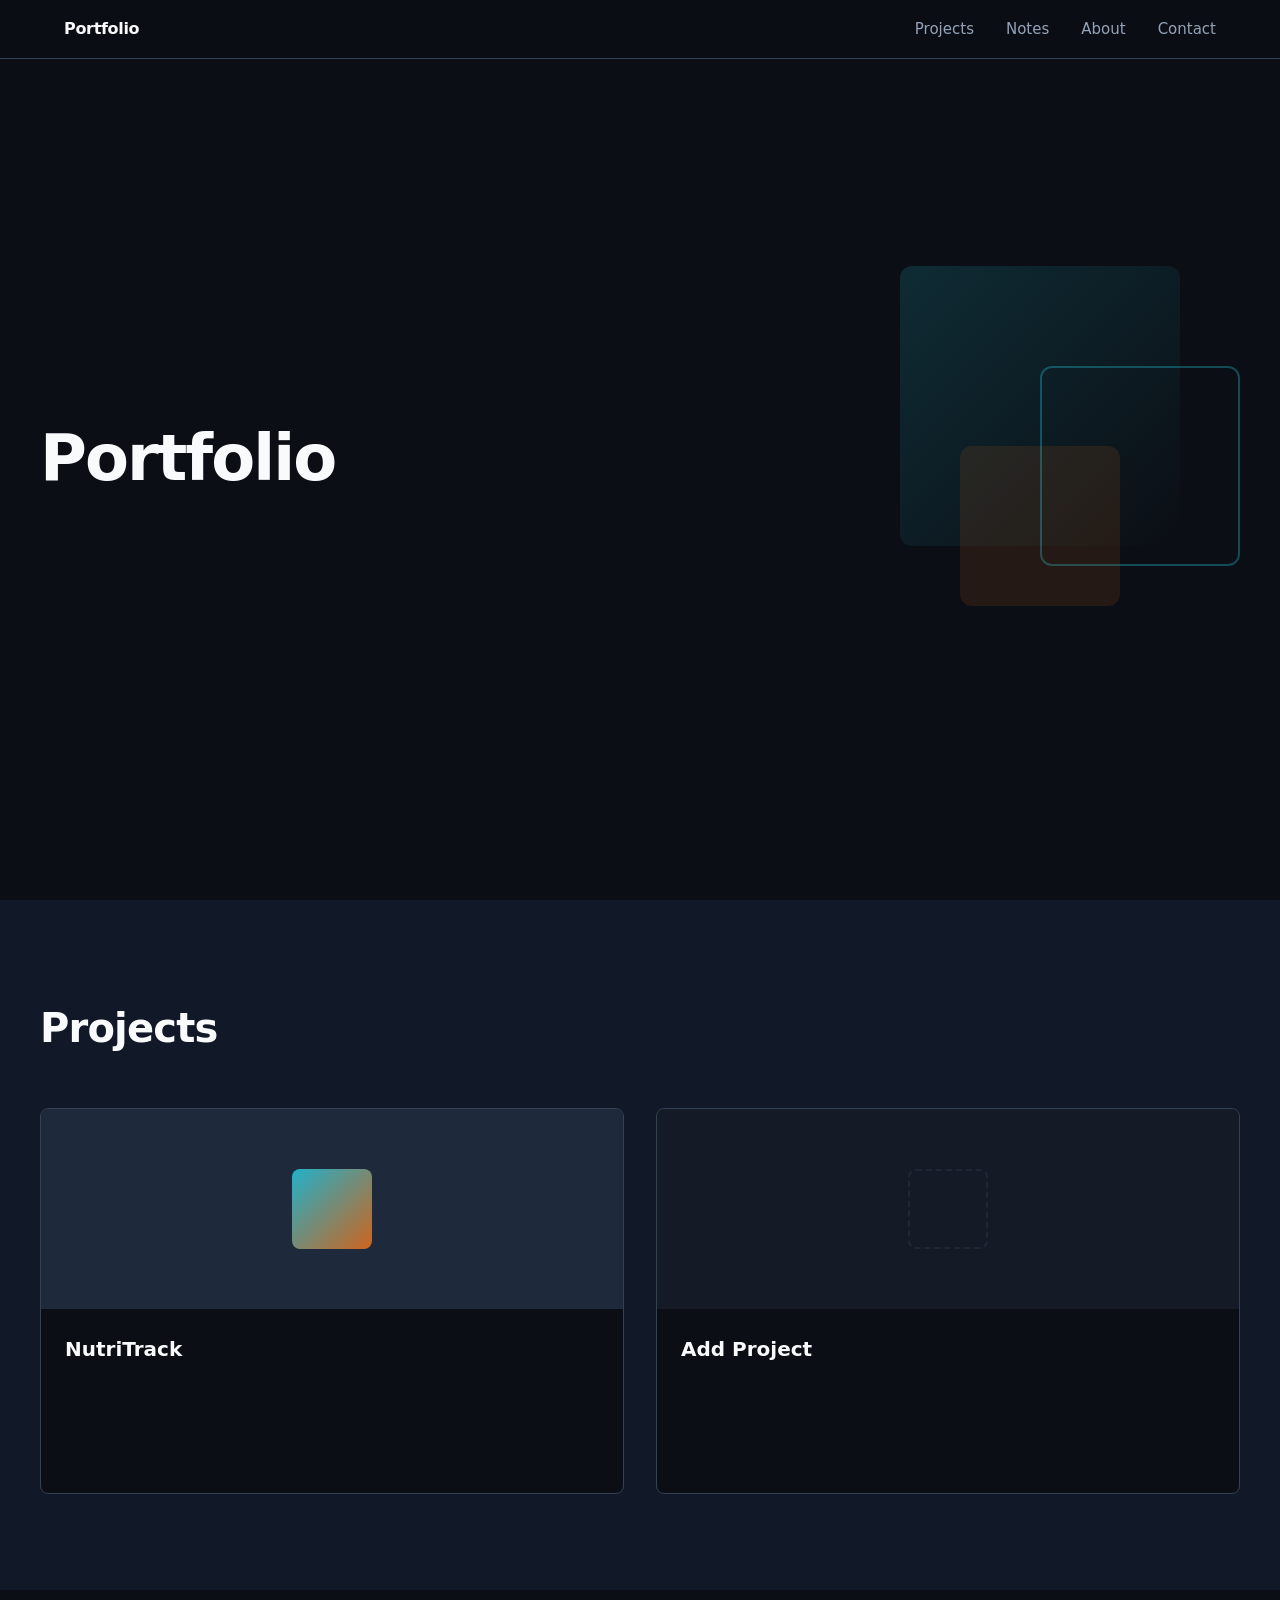
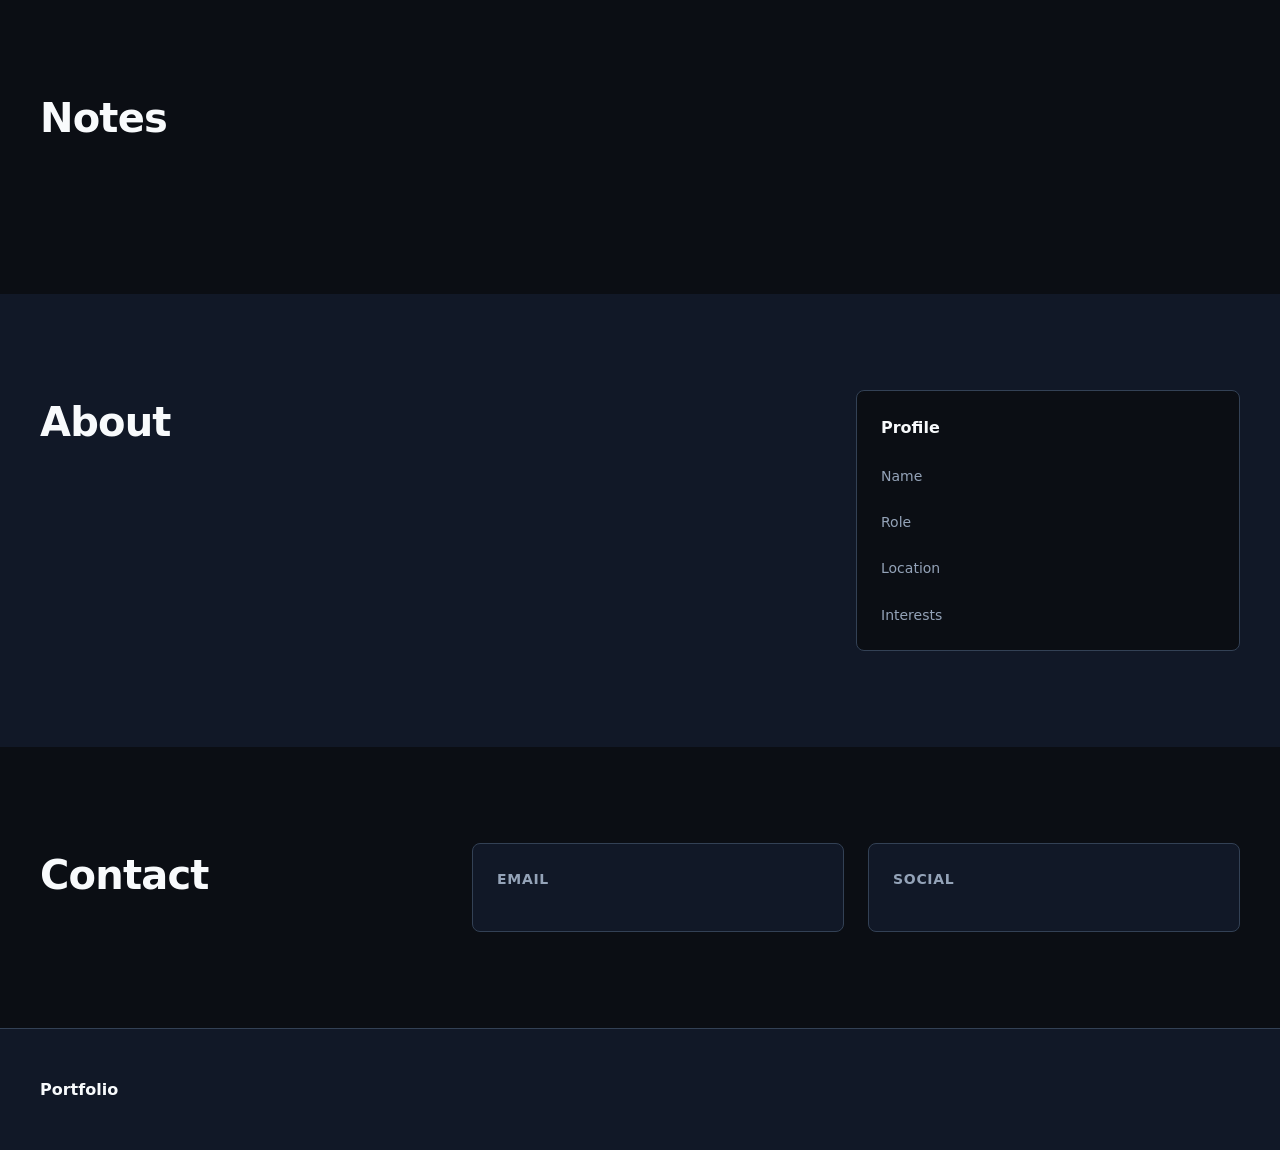
==== index.html @ 5984c2be "Publish portfolio v2" ====
<!DOCTYPE html>
<html lang="en">
<head>
    <meta charset="UTF-8">
    <meta name="viewport" content="width=device-width, initial-scale=1.0">
    <meta name="description" content="Portfolio framework with project, notes, profile and contact sections">
    <title>Portfolio</title>
    <link rel="icon" href="data:,">
    <link rel="stylesheet" href="styles.css">
</head>
<body>
    <nav class="nav" aria-label="Primary navigation">
        <div class="nav-container">
            <a href="#intro" class="nav-logo">Portfolio</a>
            <button type="button" class="nav-toggle" aria-label="Toggle navigation" aria-expanded="false" aria-controls="nav-menu">
                <span class="nav-toggle-line"></span>
                <span class="nav-toggle-line"></span>
                <span class="nav-toggle-line"></span>
            </button>
            <ul id="nav-menu" class="nav-links">
                <li><a href="#projects">Projects</a></li>
                <li><a href="#notes">Notes</a></li>
                <li><a href="#about">About</a></li>
                <li><a href="#contact">Contact</a></li>
            </ul>
        </div>
    </nav>

    <main>
        <section id="intro" class="intro">
            <div class="intro-container">
                <div class="intro-content">
                    <h1 class="intro-title">Portfolio</h1>
                    <div class="intro-meta">
                    </div>
                </div>
                <div class="intro-visual">
                    <div class="visual-shape visual-shape-1"></div>
                    <div class="visual-shape visual-shape-2"></div>
                    <div class="visual-shape visual-shape-3"></div>
                </div>
            </div>
        </section>

        <section id="projects" class="projects">
            <div class="section-container">
                <div class="section-header">
                    <h2 class="section-title">Projects</h2>
                    <p class="section-subtitle"></p>
                </div>
                <div class="projects-grid">
                    <article class="project-card" data-project="nutritrack">
                        <div class="project-visual">
                            <div class="project-icon"></div>
                        </div>
                        <div class="project-content">
                            <h3 class="project-title">NutriTrack</h3>
                            <p class="project-description"></p>
                            <div class="project-meta">
                            </div>
                        </div>
                    </article>

                    <article class="project-card project-card-empty">
                        <div class="project-visual project-visual-empty">
                            <div class="project-icon-empty"></div>
                        </div>
                        <div class="project-content">
                            <h3 class="project-title">Add Project</h3>
                            <p class="project-description"></p>
                            <div class="project-meta">
                            </div>
                        </div>
                    </article>
                </div>
            </div>
        </section>

        <section id="notes" class="notes">
            <div class="section-container">
                <div class="section-header">
                    <h2 class="section-title">Notes</h2>
                    <p class="section-subtitle"></p>
                </div>
                <div class="notes-list">
                </div>
            </div>
        </section>

        <section id="about" class="about">
            <div class="section-container">
                <div class="about-layout">
                    <div class="about-main">
                        <h2 class="section-title">About</h2>
                        <div class="about-content">
                        </div>
                    </div>
                    <aside class="about-sidebar">
                        <div class="about-card">
                            <h3 class="about-card-title">Profile</h3>
                            <dl class="profile-list">
                                <div class="profile-item">
                                    <dt>Name</dt>
                                    <dd></dd>
                                </div>
                                <div class="profile-item">
                                    <dt>Role</dt>
                                    <dd></dd>
                                </div>
                                <div class="profile-item">
                                    <dt>Location</dt>
                                    <dd></dd>
                                </div>
                                <div class="profile-item">
                                    <dt>Interests</dt>
                                    <dd></dd>
                                </div>
                            </dl>
                        </div>
                    </aside>
                </div>
            </div>
        </section>

        <section id="contact" class="contact">
            <div class="section-container">
                <div class="contact-layout">
                    <div class="contact-main">
                        <h2 class="section-title">Contact</h2>
                        <p class="contact-text"></p>
                    </div>
                    <div class="contact-methods">
                        <div class="contact-card">
                            <h3 class="contact-card-title">Email</h3>
                            <p class="contact-card-value"></p>
                        </div>
                        <div class="contact-card">
                            <h3 class="contact-card-title">Social</h3>
                            <p class="contact-card-value"></p>
                        </div>
                    </div>
                </div>
            </div>
        </section>
    </main>

    <footer class="footer">
        <div class="footer-container">
            <p class="footer-text">Portfolio</p>
        </div>
    </footer>

    <script src="app.js"></script>
</body>
</html>
---- styles.css ----
/* ===== RESET & BASE ===== */
* {
    margin: 0;
    padding: 0;
    box-sizing: border-box;
}

:root {
    /* Colors */
    --color-bg: #0B0E14;
    --color-surface: #111827;
    --color-surface-light: #1E293B;
    --color-border: #334155;
    --color-text: #F8FAFC;
    --color-text-muted: #94A3B8;
    --color-accent: #22D3EE;
    --color-accent-dim: rgba(34, 211, 238, 0.1);
    --color-action: #F97316;
    --color-action-hover: #FB923C;

    /* Typography */
    --font-sans: -apple-system, BlinkMacSystemFont, 'Segoe UI', system-ui, sans-serif;
    --font-mono: 'SF Mono', Monaco, 'Cascadia Code', 'Roboto Mono', monospace;

    /* Spacing */
    --space-xs: 0.5rem;
    --space-sm: 1rem;
    --space-md: 1.5rem;
    --space-lg: 2rem;
    --space-xl: 3rem;
    --space-2xl: 4rem;
    --space-3xl: 6rem;

    /* Layout */
    --container-max: 1200px;
    --radius-sm: 4px;
    --radius-md: 8px;
    --radius-lg: 12px;

    /* Animation */
    --transition-fast: 150ms cubic-bezier(0.4, 0, 0.2, 1);
    --transition-base: 250ms cubic-bezier(0.4, 0, 0.2, 1);
}

@media (prefers-reduced-motion: reduce) {
    *, *::before, *::after {
        animation-duration: 0.01ms !important;
        animation-iteration-count: 1 !important;
        transition-duration: 0.01ms !important;
    }
}

html {
    scroll-behavior: smooth;
}

@media (prefers-reduced-motion: reduce) {
    html {
        scroll-behavior: auto;
    }
}

body {
    font-family: var(--font-sans);
    background: var(--color-bg);
    color: var(--color-text);
    line-height: 1.6;
    -webkit-font-smoothing: antialiased;
    -moz-osx-font-smoothing: grayscale;
}

/* ===== NAVIGATION ===== */
.nav {
    position: fixed;
    top: 0;
    width: 100%;
    background: rgba(11, 14, 20, 0.8);
    backdrop-filter: blur(12px);
    border-bottom: 1px solid var(--color-border);
    z-index: 100;
}

.nav-container {
    max-width: var(--container-max);
    margin: 0 auto;
    padding: var(--space-sm) var(--space-md);
    display: flex;
    align-items: center;
    justify-content: space-between;
}

.nav-logo {
    font-size: 1rem;
    font-weight: 600;
    color: var(--color-text);
    text-decoration: none;
    letter-spacing: -0.02em;
}

.nav-toggle {
    display: none;
    flex-direction: column;
    gap: 4px;
    background: none;
    border: none;
    cursor: pointer;
    padding: var(--space-xs);
}

.nav-toggle-line {
    width: 20px;
    height: 2px;
    background: var(--color-text);
    transition: var(--transition-base);
}

.nav-links {
    display: flex;
    gap: var(--space-lg);
    list-style: none;
}

.nav-links a {
    color: var(--color-text-muted);
    text-decoration: none;
    font-size: 0.9375rem;
    transition: color var(--transition-fast);
}

.nav-links a:hover,
.nav-links a:focus-visible {
    color: var(--color-text);
}

.nav-links a:focus-visible {
    outline: 2px solid var(--color-accent);
    outline-offset: 4px;
    border-radius: var(--radius-sm);
}

@media (max-width: 768px) {
    .nav-toggle {
        display: flex;
    }

    .nav-links {
        position: absolute;
        top: 100%;
        left: 0;
        right: 0;
        flex-direction: column;
        gap: 0;
        background: var(--color-surface);
        border-bottom: 1px solid var(--color-border);
        padding: var(--space-sm) 0;
        max-height: 0;
        overflow: hidden;
        visibility: hidden;
        transition: max-height var(--transition-base), visibility 0s linear var(--transition-base);
    }

    .nav-links.is-open {
        max-height: 300px;
        visibility: visible;
        transition: max-height var(--transition-base), visibility 0s linear 0s;
    }

    .nav-links:not(.is-open) a {
        visibility: hidden;
    }

    .nav-links li {
        padding: 0;
    }

    .nav-links a {
        display: block;
        padding: var(--space-sm) var(--space-md);
    }
}

/* ===== INTRO SECTION ===== */
.intro {
    min-height: 100vh;
    display: flex;
    align-items: center;
    padding: var(--space-3xl) var(--space-md) var(--space-2xl);
    position: relative;
    overflow: hidden;
}

.intro-container {
    max-width: var(--container-max);
    margin: 0 auto;
    width: 100%;
    display: grid;
    grid-template-columns: 1fr 1fr;
    gap: var(--space-3xl);
    align-items: center;
}

.intro-status {
    display: inline-flex;
    align-items: center;
    gap: var(--space-xs);
    padding: var(--space-xs) var(--space-sm);
    background: var(--color-accent-dim);
    border: 1px solid var(--color-accent);
    border-radius: 100px;
    margin-bottom: var(--space-lg);
}

.status-dot {
    width: 6px;
    height: 6px;
    background: var(--color-accent);
    border-radius: 50%;
    animation: pulse 2s ease-in-out infinite;
}

@keyframes pulse {
    0%, 100% { opacity: 1; }
    50% { opacity: 0.4; }
}

.status-text {
    font-size: 0.8125rem;
    color: var(--color-accent);
    font-weight: 500;
}

.intro-title {
    font-size: clamp(2.5rem, 5vw, 4rem);
    font-weight: 700;
    line-height: 1.1;
    letter-spacing: -0.03em;
    margin-bottom: var(--space-sm);
}

.intro-subtitle {
    font-size: clamp(1.125rem, 2vw, 1.5rem);
    color: var(--color-text-muted);
    margin-bottom: var(--space-xl);
}

.intro-meta {
    display: grid;
    grid-template-columns: repeat(3, 1fr);
    gap: var(--space-md);
}

.meta-item {
    display: flex;
    flex-direction: column;
    gap: var(--space-xs);
}

.meta-label {
    font-size: 0.75rem;
    text-transform: uppercase;
    letter-spacing: 0.05em;
    color: var(--color-text-muted);
    font-weight: 600;
}

.meta-value {
    font-size: 1rem;
    font-family: var(--font-mono);
    color: var(--color-text);
}

.intro-visual {
    position: relative;
    height: 400px;
}

.visual-shape {
    position: absolute;
    border-radius: var(--radius-lg);
}

.visual-shape-1 {
    width: 280px;
    height: 280px;
    background: linear-gradient(135deg, var(--color-accent) 0%, transparent 100%);
    opacity: 0.15;
    top: 0;
    right: 60px;
    animation: float 6s ease-in-out infinite;
}

.visual-shape-2 {
    width: 200px;
    height: 200px;
    border: 2px solid var(--color-accent);
    opacity: 0.3;
    top: 100px;
    right: 0;
    animation: float 8s ease-in-out infinite reverse;
}

.visual-shape-3 {
    width: 160px;
    height: 160px;
    background: var(--color-action);
    opacity: 0.1;
    bottom: 60px;
    right: 120px;
    animation: float 7s ease-in-out infinite;
}

@keyframes float {
    0%, 100% { transform: translateY(0) rotate(0deg); }
    50% { transform: translateY(-20px) rotate(5deg); }
}

@media (max-width: 1024px) {
    .intro-container {
        grid-template-columns: 1fr;
        gap: var(--space-xl);
    }

    .intro-visual {
        height: 300px;
    }

    .intro-meta {
        grid-template-columns: 1fr 1fr;
    }
}

@media (max-width: 640px) {
    .intro {
        padding: var(--space-2xl) var(--space-md);
    }

    .intro-meta {
        grid-template-columns: 1fr;
    }
}

/* ===== SECTIONS ===== */
section {
    padding: var(--space-3xl) var(--space-md);
}

.section-container {
    max-width: var(--container-max);
    margin: 0 auto;
}

.section-header {
    margin-bottom: var(--space-xl);
}

.section-title {
    font-size: clamp(2rem, 4vw, 2.5rem);
    font-weight: 700;
    letter-spacing: -0.02em;
    margin-bottom: var(--space-sm);
}

.section-subtitle {
    font-size: 1.125rem;
    color: var(--color-text-muted);
}

/* ===== PROJECTS ===== */
.projects {
    background: var(--color-surface);
}

.projects-grid {
    display: grid;
    grid-template-columns: repeat(auto-fit, minmax(300px, 1fr));
    gap: var(--space-lg);
}

.project-card {
    background: var(--color-bg);
    border: 1px solid var(--color-border);
    border-radius: var(--radius-md);
    overflow: hidden;
    transition: transform var(--transition-base), border-color var(--transition-fast);
}

.project-card:hover {
    transform: translateY(-4px);
    border-color: var(--color-accent);
}

.project-card:focus-within {
    outline: 2px solid var(--color-accent);
    outline-offset: 2px;
}

.project-visual {
    height: 200px;
    background: var(--color-surface-light);
    display: flex;
    align-items: center;
    justify-content: center;
    position: relative;
    overflow: hidden;
}

.project-icon {
    width: 80px;
    height: 80px;
    background: linear-gradient(135deg, var(--color-accent) 0%, var(--color-action) 100%);
    border-radius: var(--radius-md);
    opacity: 0.8;
}

.project-visual-empty {
    opacity: 0.5;
}

.project-icon-empty {
    width: 80px;
    height: 80px;
    border: 2px dashed var(--color-border);
    border-radius: var(--radius-md);
}

.project-content {
    padding: var(--space-md);
}

.project-title {
    font-size: 1.25rem;
    font-weight: 600;
    margin-bottom: var(--space-xs);
}

.project-description {
    color: var(--color-text-muted);
    margin-bottom: var(--space-md);
    min-height: 3em;
}

.project-meta {
    display: flex;
    gap: var(--space-sm);
    margin-bottom: var(--space-md);
    font-size: 0.875rem;
    font-family: var(--font-mono);
    color: var(--color-text-muted);
}

.project-meta-item:not(:last-child)::after {
    content: '•';
    margin-left: var(--space-sm);
    color: var(--color-border);
}

.project-tags {
    display: flex;
    gap: var(--space-xs);
    flex-wrap: wrap;
}

.tag {
    padding: 0.25rem 0.625rem;
    background: var(--color-surface-light);
    border: 1px solid var(--color-border);
    border-radius: var(--radius-sm);
    font-size: 0.75rem;
    font-weight: 500;
    color: var(--color-text-muted);
}

/* ===== NOTES ===== */
.notes-empty {
    padding: var(--space-xl);
    text-align: center;
    color: var(--color-text-muted);
    background: var(--color-surface);
    border: 1px dashed var(--color-border);
    border-radius: var(--radius-md);
}

/* ===== ABOUT ===== */
.about {
    background: var(--color-surface);
}

.about-layout {
    display: grid;
    grid-template-columns: 2fr 1fr;
    gap: var(--space-xl);
}

.about-content {
    margin-bottom: var(--space-xl);
}

.about-text {
    font-size: 1.125rem;
    line-height: 1.7;
    color: var(--color-text-muted);
}

.about-subtitle {
    font-size: 1.25rem;
    font-weight: 600;
    margin-bottom: var(--space-md);
}

.skills-grid {
    display: grid;
    grid-template-columns: repeat(auto-fit, minmax(200px, 1fr));
    gap: var(--space-lg);
}

.skill-category-title {
    font-size: 0.875rem;
    text-transform: uppercase;
    letter-spacing: 0.05em;
    color: var(--color-accent);
    margin-bottom: var(--space-sm);
}

.skill-list {
    list-style: none;
    display: flex;
    flex-direction: column;
    gap: var(--space-xs);
}

.skill-list li {
    color: var(--color-text-muted);
    padding-left: var(--space-md);
    position: relative;
}

.skill-list li::before {
    content: '';
    position: absolute;
    left: 0;
    top: 0.6em;
    width: 6px;
    height: 2px;
    background: var(--color-accent);
}

.about-card {
    background: var(--color-bg);
    border: 1px solid var(--color-border);
    border-radius: var(--radius-md);
    padding: var(--space-md);
}

.about-card-title {
    font-size: 1rem;
    font-weight: 600;
    margin-bottom: var(--space-md);
}

.profile-list {
    display: flex;
    flex-direction: column;
    gap: var(--space-md);
}

.profile-item {
    display: grid;
    grid-template-columns: 100px 1fr;
    gap: var(--space-sm);
}

.profile-item dt {
    font-size: 0.875rem;
    color: var(--color-text-muted);
}

.profile-item dd {
    font-family: var(--font-mono);
    font-size: 0.875rem;
    color: var(--color-text);
}

@media (max-width: 1024px) {
    .about-layout {
        grid-template-columns: 1fr;
    }
}

/* ===== CONTACT ===== */
.contact-layout {
    display: grid;
    grid-template-columns: 1fr 2fr;
    gap: var(--space-xl);
    align-items: start;
}

.contact-text {
    font-size: 1.125rem;
    color: var(--color-text-muted);
    margin-top: var(--space-sm);
}

.contact-methods {
    display: grid;
    grid-template-columns: repeat(auto-fit, minmax(250px, 1fr));
    gap: var(--space-md);
}

.contact-card {
    background: var(--color-surface);
    border: 1px solid var(--color-border);
    border-radius: var(--radius-md);
    padding: var(--space-md);
}

.contact-card-title {
    font-size: 0.875rem;
    text-transform: uppercase;
    letter-spacing: 0.05em;
    color: var(--color-text-muted);
    margin-bottom: var(--space-sm);
}

.contact-card-value {
    font-family: var(--font-mono);
    font-size: 1rem;
    color: var(--color-text);
}

@media (max-width: 768px) {
    .contact-layout {
        grid-template-columns: 1fr;
    }
}

/* ===== FOOTER ===== */
.footer {
    background: var(--color-surface);
    border-top: 1px solid var(--color-border);
    padding: var(--space-xl) var(--space-md);
}

.footer-container {
    max-width: var(--container-max);
    margin: 0 auto;
    display: flex;
    justify-content: space-between;
    align-items: center;
    gap: var(--space-md);
}

.footer-text {
    font-weight: 600;
}

.footer-meta {
    font-size: 0.875rem;
    color: var(--color-text-muted);
}

@media (max-width: 640px) {
    .footer-container {
        flex-direction: column;
        text-align: center;
    }
}

/* ===== FOCUS STYLES ===== */
:focus-visible {
    outline: 2px solid var(--color-accent);
    outline-offset: 2px;
    border-radius: var(--radius-sm);
}

button:focus-visible {
    outline-offset: 4px;
}
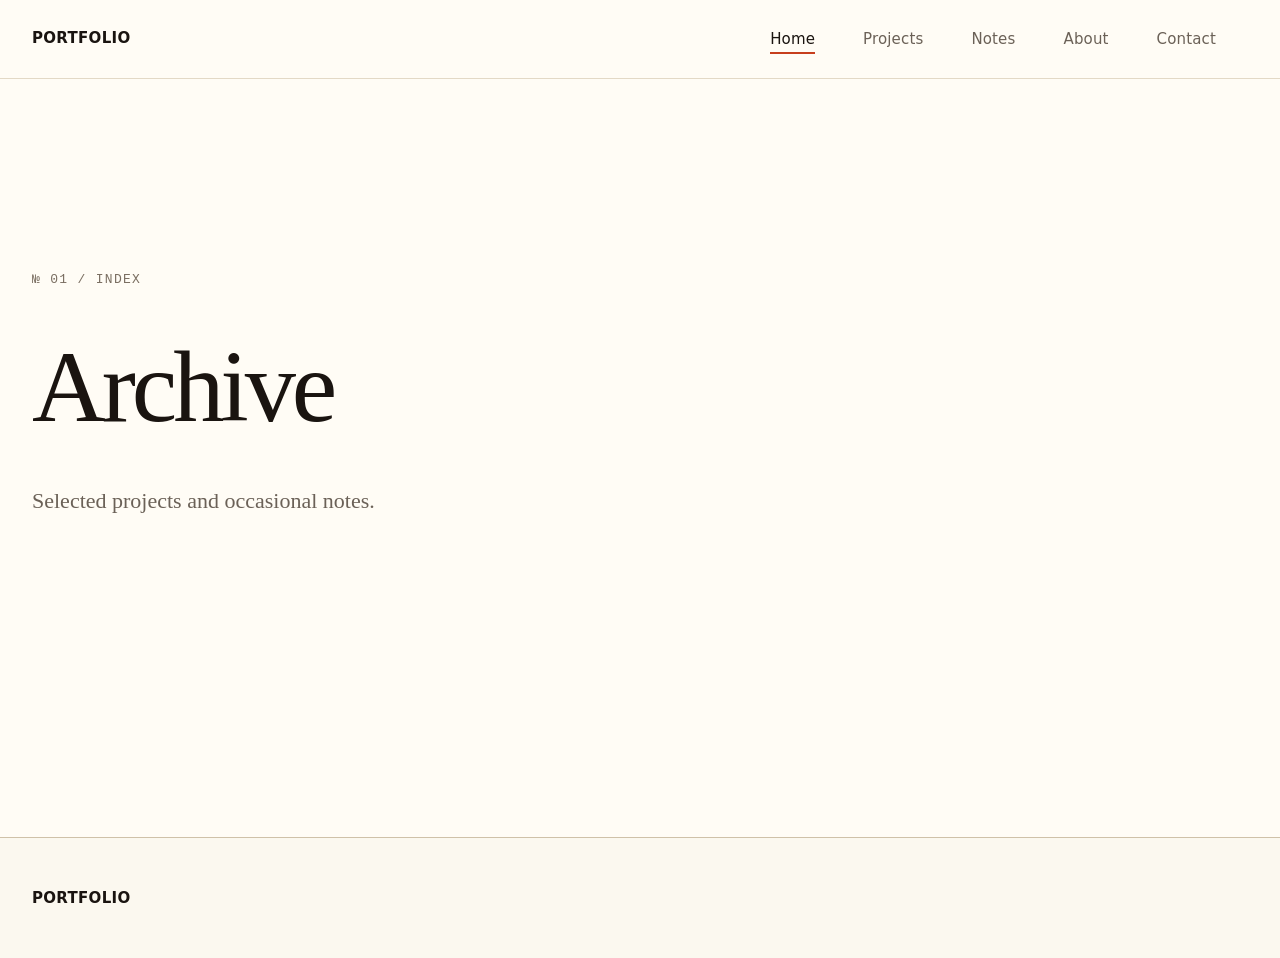
==== commit d0d83024: "Rework portfolio as editorial multi-page site Separate Home, Projects, Notes, About, and Contact pag" ====
--- a/index.html
+++ b/index.html
@@ -3,7 +3,7 @@
 <head>
     <meta charset="UTF-8">
     <meta name="viewport" content="width=device-width, initial-scale=1.0">
-    <meta name="description" content="Portfolio framework with project, notes, profile and contact sections">
+    <meta name="description" content="Personal portfolio and archive">
     <title>Portfolio</title>
     <link rel="icon" href="data:,">
     <link rel="stylesheet" href="styles.css">
@@ -11,142 +11,35 @@
 <body>
     <nav class="nav" aria-label="Primary navigation">
         <div class="nav-container">
-            <a href="#intro" class="nav-logo">Portfolio</a>
+            <a href="index.html" class="nav-logo">Portfolio</a>
             <button type="button" class="nav-toggle" aria-label="Toggle navigation" aria-expanded="false" aria-controls="nav-menu">
                 <span class="nav-toggle-line"></span>
                 <span class="nav-toggle-line"></span>
                 <span class="nav-toggle-line"></span>
             </button>
             <ul id="nav-menu" class="nav-links">
-                <li><a href="#projects">Projects</a></li>
-                <li><a href="#notes">Notes</a></li>
-                <li><a href="#about">About</a></li>
-                <li><a href="#contact">Contact</a></li>
+                <li><a href="index.html" aria-current="page">Home</a></li>
+                <li><a href="projects.html">Projects</a></li>
+                <li><a href="notes.html">Notes</a></li>
+                <li><a href="about.html">About</a></li>
+                <li><a href="contact.html">Contact</a></li>
             </ul>
         </div>
     </nav>
 
     <main>
-        <section id="intro" class="intro">
-            <div class="intro-container">
-                <div class="intro-content">
-                    <h1 class="intro-title">Portfolio</h1>
-                    <div class="intro-meta">
-                    </div>
-                </div>
-                <div class="intro-visual">
-                    <div class="visual-shape visual-shape-1"></div>
-                    <div class="visual-shape visual-shape-2"></div>
-                    <div class="visual-shape visual-shape-3"></div>
-                </div>
-            </div>
-        </section>
-
-        <section id="projects" class="projects">
-            <div class="section-container">
-                <div class="section-header">
-                    <h2 class="section-title">Projects</h2>
-                    <p class="section-subtitle"></p>
-                </div>
-                <div class="projects-grid">
-                    <article class="project-card" data-project="nutritrack">
-                        <div class="project-visual">
-                            <div class="project-icon"></div>
-                        </div>
-                        <div class="project-content">
-                            <h3 class="project-title">NutriTrack</h3>
-                            <p class="project-description"></p>
-                            <div class="project-meta">
-                            </div>
-                        </div>
-                    </article>
-
-                    <article class="project-card project-card-empty">
-                        <div class="project-visual project-visual-empty">
-                            <div class="project-icon-empty"></div>
-                        </div>
-                        <div class="project-content">
-                            <h3 class="project-title">Add Project</h3>
-                            <p class="project-description"></p>
-                            <div class="project-meta">
-                            </div>
-                        </div>
-                    </article>
-                </div>
-            </div>
-        </section>
-
-        <section id="notes" class="notes">
-            <div class="section-container">
-                <div class="section-header">
-                    <h2 class="section-title">Notes</h2>
-                    <p class="section-subtitle"></p>
-                </div>
-                <div class="notes-list">
-                </div>
-            </div>
-        </section>
-
-        <section id="about" class="about">
-            <div class="section-container">
-                <div class="about-layout">
-                    <div class="about-main">
-                        <h2 class="section-title">About</h2>
-                        <div class="about-content">
-                        </div>
-                    </div>
-                    <aside class="about-sidebar">
-                        <div class="about-card">
-                            <h3 class="about-card-title">Profile</h3>
-                            <dl class="profile-list">
-                                <div class="profile-item">
-                                    <dt>Name</dt>
-                                    <dd></dd>
-                                </div>
-                                <div class="profile-item">
-                                    <dt>Role</dt>
-                                    <dd></dd>
-                                </div>
-                                <div class="profile-item">
-                                    <dt>Location</dt>
-                                    <dd></dd>
-                                </div>
-                                <div class="profile-item">
-                                    <dt>Interests</dt>
-                                    <dd></dd>
-                                </div>
-                            </dl>
-                        </div>
-                    </aside>
-                </div>
-            </div>
-        </section>
-
-        <section id="contact" class="contact">
-            <div class="section-container">
-                <div class="contact-layout">
-                    <div class="contact-main">
-                        <h2 class="section-title">Contact</h2>
-                        <p class="contact-text"></p>
-                    </div>
-                    <div class="contact-methods">
-                        <div class="contact-card">
-                            <h3 class="contact-card-title">Email</h3>
-                            <p class="contact-card-value"></p>
-                        </div>
-                        <div class="contact-card">
-                            <h3 class="contact-card-title">Social</h3>
-                            <p class="contact-card-value"></p>
-                        </div>
-                    </div>
-                </div>
+        <section class="hero">
+            <div class="hero-container">
+                <div class="hero-folio">№ 01 / INDEX</div>
+                <h1 class="hero-title">Archive</h1>
+                <p class="hero-lead">Selected projects and occasional notes.</p>
             </div>
         </section>
     </main>
 
     <footer class="footer">
         <div class="footer-container">
-            <p class="footer-text">Portfolio</p>
+            <div class="footer-brand">Portfolio</div>
         </div>
     </footer>
 
--- a/styles.css
+++ b/styles.css
@@ -6,40 +6,56 @@
 }
 
 :root {
-    /* Colors */
-    --color-bg: #0B0E14;
-    --color-surface: #111827;
-    --color-surface-light: #1E293B;
-    --color-border: #334155;
-    --color-text: #F8FAFC;
-    --color-text-muted: #94A3B8;
-    --color-accent: #22D3EE;
-    --color-accent-dim: rgba(34, 211, 238, 0.1);
-    --color-action: #F97316;
-    --color-action-hover: #FB923C;
+    /* Editorial Palette - warm paper & ink */
+    --paper-base: #FFFCF5;
+    --paper-tint: #FBF8EF;
+    --paper-shadow: #F5F0E3;
+    --ink-black: #1A1410;
+    --ink-charcoal: #3A342D;
+    --ink-soft: #6B6157;
+    --ink-muted: #7A6E61;
+    --vermilion: #C73E1D;
+    --vermilion-dim: #E07856;
+    --vermilion-pale: #FAE5DF;
+    --rule-subtle: #E3D9C6;
+    --rule-visible: #CFC1A8;
 
     /* Typography */
-    --font-sans: -apple-system, BlinkMacSystemFont, 'Segoe UI', system-ui, sans-serif;
-    --font-mono: 'SF Mono', Monaco, 'Cascadia Code', 'Roboto Mono', monospace;
+    --font-serif: ui-serif, Georgia, Cambria, 'Times New Roman', Times, serif;
+    --font-sans: ui-sans-serif, -apple-system, BlinkMacSystemFont, 'Segoe UI', system-ui, sans-serif;
+    --font-mono: ui-monospace, 'SF Mono', Monaco, 'Cascadia Code', Consolas, monospace;
+
+    /* Fluid Typography Scale */
+    --text-xs: clamp(0.75rem, 0.7rem + 0.25vw, 0.8125rem);
+    --text-sm: clamp(0.875rem, 0.8rem + 0.375vw, 0.9375rem);
+    --text-base: clamp(1rem, 0.925rem + 0.375vw, 1.125rem);
+    --text-lg: clamp(1.125rem, 1rem + 0.625vw, 1.375rem);
+    --text-xl: clamp(1.375rem, 1.2rem + 0.875vw, 1.75rem);
+    --text-2xl: clamp(1.875rem, 1.5rem + 1.875vw, 2.75rem);
+    --text-3xl: clamp(2.5rem, 2rem + 2.5vw, 4rem);
 
     /* Spacing */
+    --space-2xs: 0.25rem;
     --space-xs: 0.5rem;
-    --space-sm: 1rem;
-    --space-md: 1.5rem;
-    --space-lg: 2rem;
-    --space-xl: 3rem;
-    --space-2xl: 4rem;
-    --space-3xl: 6rem;
+    --space-sm: 0.75rem;
+    --space-md: 1rem;
+    --space-lg: 1.5rem;
+    --space-xl: 2rem;
+    --space-2xl: 3rem;
+    --space-3xl: 4rem;
+    --space-4xl: 6rem;
+    --space-5xl: 8rem;
 
     /* Layout */
-    --container-max: 1200px;
-    --radius-sm: 4px;
-    --radius-md: 8px;
-    --radius-lg: 12px;
+    --container-max: 1280px;
+    --container-prose: 720px;
+    --container-narrow: 640px;
+    --radius-sm: 2px;
+    --radius-md: 3px;
 
     /* Animation */
-    --transition-fast: 150ms cubic-bezier(0.4, 0, 0.2, 1);
-    --transition-base: 250ms cubic-bezier(0.4, 0, 0.2, 1);
+    --transition-fast: 120ms cubic-bezier(0.2, 0, 0.38, 0.9);
+    --transition-base: 200ms cubic-bezier(0.2, 0, 0.38, 0.9);
 }
 
 @media (prefers-reduced-motion: reduce) {
@@ -61,287 +77,193 @@
 }
 
 body {
-    font-family: var(--font-sans);
-    background: var(--color-bg);
-    color: var(--color-text);
-    line-height: 1.6;
+    font-family: var(--font-serif);
+    font-size: var(--text-base);
+    background: var(--paper-base);
+    color: var(--ink-black);
+    line-height: 1.65;
     -webkit-font-smoothing: antialiased;
     -moz-osx-font-smoothing: grayscale;
 }
 
 /* ===== NAVIGATION ===== */
 .nav {
-    position: fixed;
+    position: sticky;
     top: 0;
-    width: 100%;
-    background: rgba(11, 14, 20, 0.8);
-    backdrop-filter: blur(12px);
-    border-bottom: 1px solid var(--color-border);
+    background: var(--paper-base);
+    border-bottom: 1px solid var(--rule-subtle);
     z-index: 100;
 }
 
 .nav-container {
     max-width: var(--container-max);
     margin: 0 auto;
-    padding: var(--space-sm) var(--space-md);
-    display: flex;
+    padding: var(--space-lg) var(--space-xl);
+    display: grid;
+    grid-template-columns: auto 1fr auto;
     align-items: center;
-    justify-content: space-between;
+    gap: var(--space-xl);
 }
 
 .nav-logo {
-    font-size: 1rem;
-    font-weight: 600;
-    color: var(--color-text);
+    font-family: var(--font-sans);
+    font-size: var(--text-sm);
+    font-weight: 600;
+    color: var(--ink-black);
     text-decoration: none;
-    letter-spacing: -0.02em;
+    letter-spacing: 0.02em;
+    text-transform: uppercase;
 }
 
 .nav-toggle {
     display: none;
     flex-direction: column;
-    gap: 4px;
+    gap: 5px;
     background: none;
     border: none;
     cursor: pointer;
     padding: var(--space-xs);
+    grid-column: 3;
 }
 
 .nav-toggle-line {
-    width: 20px;
-    height: 2px;
-    background: var(--color-text);
+    width: 22px;
+    height: 1px;
+    background: var(--ink-black);
     transition: var(--transition-base);
 }
 
 .nav-links {
     display: flex;
-    gap: var(--space-lg);
+    gap: var(--space-2xl);
     list-style: none;
+    justify-self: end;
 }
 
 .nav-links a {
-    color: var(--color-text-muted);
+    font-family: var(--font-sans);
+    color: var(--ink-soft);
     text-decoration: none;
-    font-size: 0.9375rem;
+    font-size: var(--text-sm);
+    font-weight: 500;
+    letter-spacing: 0.01em;
     transition: color var(--transition-fast);
-}
-
-.nav-links a:hover,
+    position: relative;
+}
+
+.nav-links a:hover {
+    color: var(--vermilion);
+}
+
+.nav-links a[aria-current="page"] {
+    color: var(--ink-black);
+}
+
+.nav-links a[aria-current="page"]::after {
+    content: '';
+    position: absolute;
+    bottom: -6px;
+    left: 0;
+    right: 0;
+    height: 2px;
+    background: var(--vermilion);
+}
+
 .nav-links a:focus-visible {
-    color: var(--color-text);
-}
-
-.nav-links a:focus-visible {
-    outline: 2px solid var(--color-accent);
+    outline: 2px solid var(--vermilion);
     outline-offset: 4px;
-    border-radius: var(--radius-sm);
 }
 
 @media (max-width: 768px) {
+    .nav-container {
+        grid-template-columns: auto 1fr auto;
+        padding: var(--space-md) var(--space-lg);
+    }
+
     .nav-toggle {
         display: flex;
     }
 
     .nav-links {
-        position: absolute;
-        top: 100%;
-        left: 0;
-        right: 0;
+        grid-column: 1 / -1;
         flex-direction: column;
         gap: 0;
-        background: var(--color-surface);
-        border-bottom: 1px solid var(--color-border);
-        padding: var(--space-sm) 0;
         max-height: 0;
         overflow: hidden;
         visibility: hidden;
         transition: max-height var(--transition-base), visibility 0s linear var(--transition-base);
+        border-top: 1px solid var(--rule-subtle);
+        margin-top: var(--space-md);
+        padding-top: 0;
     }
 
     .nav-links.is-open {
-        max-height: 300px;
+        max-height: 400px;
         visibility: visible;
+        padding-top: var(--space-md);
         transition: max-height var(--transition-base), visibility 0s linear 0s;
-    }
-
-    .nav-links:not(.is-open) a {
-        visibility: hidden;
-    }
-
-    .nav-links li {
-        padding: 0;
     }
 
     .nav-links a {
         display: block;
-        padding: var(--space-sm) var(--space-md);
-    }
-}
-
-/* ===== INTRO SECTION ===== */
-.intro {
-    min-height: 100vh;
-    display: flex;
+        padding: var(--space-sm) 0;
+    }
+
+    .nav-links a[aria-current="page"]::after {
+        bottom: 0;
+    }
+}
+
+/* ===== HERO SECTION ===== */
+.hero {
+    padding: var(--space-5xl) var(--space-xl);
+    min-height: 70vh;
+    display: grid;
     align-items: center;
-    padding: var(--space-3xl) var(--space-md) var(--space-2xl);
-    position: relative;
-    overflow: hidden;
-}
-
-.intro-container {
-    max-width: var(--container-max);
-    margin: 0 auto;
-    width: 100%;
-    display: grid;
-    grid-template-columns: 1fr 1fr;
-    gap: var(--space-3xl);
-    align-items: center;
-}
-
-.intro-status {
-    display: inline-flex;
-    align-items: center;
-    gap: var(--space-xs);
-    padding: var(--space-xs) var(--space-sm);
-    background: var(--color-accent-dim);
-    border: 1px solid var(--color-accent);
-    border-radius: 100px;
-    margin-bottom: var(--space-lg);
-}
-
-.status-dot {
-    width: 6px;
-    height: 6px;
-    background: var(--color-accent);
-    border-radius: 50%;
-    animation: pulse 2s ease-in-out infinite;
-}
-
-@keyframes pulse {
-    0%, 100% { opacity: 1; }
-    50% { opacity: 0.4; }
-}
-
-.status-text {
-    font-size: 0.8125rem;
-    color: var(--color-accent);
-    font-weight: 500;
-}
-
-.intro-title {
-    font-size: clamp(2.5rem, 5vw, 4rem);
-    font-weight: 700;
-    line-height: 1.1;
-    letter-spacing: -0.03em;
-    margin-bottom: var(--space-sm);
-}
-
-.intro-subtitle {
-    font-size: clamp(1.125rem, 2vw, 1.5rem);
-    color: var(--color-text-muted);
-    margin-bottom: var(--space-xl);
-}
-
-.intro-meta {
-    display: grid;
-    grid-template-columns: repeat(3, 1fr);
-    gap: var(--space-md);
-}
-
-.meta-item {
-    display: flex;
-    flex-direction: column;
-    gap: var(--space-xs);
-}
-
-.meta-label {
-    font-size: 0.75rem;
-    text-transform: uppercase;
-    letter-spacing: 0.05em;
-    color: var(--color-text-muted);
-    font-weight: 600;
-}
-
-.meta-value {
-    font-size: 1rem;
-    font-family: var(--font-mono);
-    color: var(--color-text);
-}
-
-.intro-visual {
-    position: relative;
-    height: 400px;
-}
-
-.visual-shape {
-    position: absolute;
-    border-radius: var(--radius-lg);
-}
-
-.visual-shape-1 {
-    width: 280px;
-    height: 280px;
-    background: linear-gradient(135deg, var(--color-accent) 0%, transparent 100%);
-    opacity: 0.15;
-    top: 0;
-    right: 60px;
-    animation: float 6s ease-in-out infinite;
-}
-
-.visual-shape-2 {
-    width: 200px;
-    height: 200px;
-    border: 2px solid var(--color-accent);
-    opacity: 0.3;
-    top: 100px;
-    right: 0;
-    animation: float 8s ease-in-out infinite reverse;
-}
-
-.visual-shape-3 {
-    width: 160px;
-    height: 160px;
-    background: var(--color-action);
-    opacity: 0.1;
-    bottom: 60px;
-    right: 120px;
-    animation: float 7s ease-in-out infinite;
-}
-
-@keyframes float {
-    0%, 100% { transform: translateY(0) rotate(0deg); }
-    50% { transform: translateY(-20px) rotate(5deg); }
-}
-
-@media (max-width: 1024px) {
-    .intro-container {
-        grid-template-columns: 1fr;
-        gap: var(--space-xl);
-    }
-
-    .intro-visual {
-        height: 300px;
-    }
-
-    .intro-meta {
-        grid-template-columns: 1fr 1fr;
-    }
+}
+
+.hero-container {
+    max-width: var(--container-narrow);
+}
+
+.hero-folio {
+    font-family: var(--font-mono);
+    font-size: var(--text-xs);
+    color: var(--ink-muted);
+    letter-spacing: 0.1em;
+    margin-bottom: var(--space-2xl);
+}
+
+.hero-title {
+    font-size: clamp(4rem, 8vw, 8rem);
+    font-weight: 400;
+    line-height: 0.95;
+    letter-spacing: -0.04em;
+    margin-bottom: var(--space-2xl);
+    color: var(--ink-black);
+}
+
+.hero-lead {
+    font-size: var(--text-lg);
+    line-height: 1.6;
+    color: var(--ink-soft);
+    max-width: 28em;
 }
 
 @media (max-width: 640px) {
-    .intro {
-        padding: var(--space-2xl) var(--space-md);
-    }
-
-    .intro-meta {
-        grid-template-columns: 1fr;
-    }
-}
-
-/* ===== SECTIONS ===== */
-section {
-    padding: var(--space-3xl) var(--space-md);
+    .hero {
+        padding: var(--space-4xl) var(--space-lg);
+        min-height: 60vh;
+    }
+}
+
+/* ===== MAIN CONTENT ===== */
+main {
+    min-height: 60vh;
+}
+
+.content-section {
+    padding: var(--space-4xl) var(--space-xl);
 }
 
 .section-container {
@@ -350,294 +272,248 @@
 }
 
 .section-header {
-    margin-bottom: var(--space-xl);
+    max-width: var(--container-prose);
+    margin: 0 auto var(--space-3xl);
+}
+
+.section-folio {
+    font-family: var(--font-mono);
+    font-size: var(--text-xs);
+    color: var(--ink-muted);
+    letter-spacing: 0.1em;
+    margin-bottom: var(--space-md);
 }
 
 .section-title {
-    font-size: clamp(2rem, 4vw, 2.5rem);
-    font-weight: 700;
+    font-size: var(--text-2xl);
+    font-weight: 600;
     letter-spacing: -0.02em;
+    margin-bottom: var(--space-md);
+    color: var(--ink-black);
+}
+
+.section-lead {
+    font-size: var(--text-lg);
+    line-height: 1.6;
+    color: var(--ink-charcoal);
+}
+
+/* ===== PROJECTS ===== */
+.projects-catalogue {
+    max-width: var(--container-prose);
+    margin: 0 auto;
+    border-top: 2px solid var(--ink-black);
+}
+
+.catalogue-entry {
+    display: grid;
+    grid-template-columns: 80px 1fr;
+    gap: var(--space-xl);
+    padding: var(--space-2xl) 0;
+    border-bottom: 1px solid var(--rule-visible);
+    align-items: start;
+}
+
+.entry-number {
+    font-family: var(--font-mono);
+    font-size: var(--text-2xl);
+    font-weight: 400;
+    color: var(--vermilion);
+    line-height: 1;
+    padding-top: 0.125em;
+}
+
+.entry-body {
+    min-width: 0;
+}
+
+.entry-title {
+    font-size: var(--text-xl);
+    font-weight: 600;
+    letter-spacing: -0.015em;
     margin-bottom: var(--space-sm);
-}
-
-.section-subtitle {
-    font-size: 1.125rem;
-    color: var(--color-text-muted);
-}
-
-/* ===== PROJECTS ===== */
-.projects {
-    background: var(--color-surface);
-}
-
-.projects-grid {
+    color: var(--ink-black);
+}
+
+.entry-description {
+    color: var(--ink-soft);
+    line-height: 1.65;
+}
+
+@media (max-width: 640px) {
+    .catalogue-entry {
+        grid-template-columns: 60px 1fr;
+        gap: var(--space-md);
+        padding: var(--space-xl) 0;
+    }
+
+    .entry-number {
+        font-size: var(--text-xl);
+    }
+}
+
+/* ===== NOTES ===== */
+.notes-list {
+    max-width: var(--container-prose);
+    margin: 0 auto;
+}
+
+.note-item {
+    padding: var(--space-xl) 0;
+    border-bottom: 1px solid var(--rule-subtle);
+}
+
+.note-item:first-child {
+    border-top: 1px solid var(--rule-subtle);
+}
+
+.note-header {
+    margin-bottom: var(--space-md);
+}
+
+.note-date {
+    font-family: var(--font-mono);
+    font-size: var(--text-xs);
+    color: var(--ink-muted);
+    letter-spacing: 0.05em;
+}
+
+.note-title {
+    font-size: var(--text-xl);
+    font-weight: 600;
+    letter-spacing: -0.015em;
+    margin-top: var(--space-xs);
+    color: var(--ink-black);
+}
+
+.note-excerpt {
+    color: var(--ink-soft);
+    line-height: 1.7;
+}
+
+.notes-empty {
+    max-width: var(--container-prose);
+    margin: 0 auto;
+    padding: var(--space-3xl) var(--space-xl);
+    text-align: center;
+    color: var(--ink-muted);
+    border: 1px solid var(--rule-subtle);
+    background: var(--paper-tint);
+}
+
+/* ===== ABOUT ===== */
+.about-layout {
+    max-width: var(--container-narrow);
+    margin: 0 auto;
+}
+
+.about-sidebar {
+    padding-top: 0;
+    border-top: none;
+}
+
+.about-card {
+    background: var(--paper-tint);
+    border: 1px solid var(--rule-visible);
+    padding: var(--space-xl);
+}
+
+.about-card-title {
+    font-family: var(--font-sans);
+    font-size: var(--text-sm);
+    font-weight: 600;
+    text-transform: uppercase;
+    letter-spacing: 0.08em;
+    margin-bottom: var(--space-lg);
+    color: var(--ink-black);
+}
+
+.profile-list {
     display: grid;
-    grid-template-columns: repeat(auto-fit, minmax(300px, 1fr));
     gap: var(--space-lg);
-}
-
-.project-card {
-    background: var(--color-bg);
-    border: 1px solid var(--color-border);
-    border-radius: var(--radius-md);
-    overflow: hidden;
-    transition: transform var(--transition-base), border-color var(--transition-fast);
-}
-
-.project-card:hover {
-    transform: translateY(-4px);
-    border-color: var(--color-accent);
-}
-
-.project-card:focus-within {
-    outline: 2px solid var(--color-accent);
-    outline-offset: 2px;
-}
-
-.project-visual {
-    height: 200px;
-    background: var(--color-surface-light);
-    display: flex;
-    align-items: center;
-    justify-content: center;
-    position: relative;
-    overflow: hidden;
-}
-
-.project-icon {
-    width: 80px;
-    height: 80px;
-    background: linear-gradient(135deg, var(--color-accent) 0%, var(--color-action) 100%);
-    border-radius: var(--radius-md);
-    opacity: 0.8;
-}
-
-.project-visual-empty {
-    opacity: 0.5;
-}
-
-.project-icon-empty {
-    width: 80px;
-    height: 80px;
-    border: 2px dashed var(--color-border);
-    border-radius: var(--radius-md);
-}
-
-.project-content {
-    padding: var(--space-md);
-}
-
-.project-title {
-    font-size: 1.25rem;
-    font-weight: 600;
-    margin-bottom: var(--space-xs);
-}
-
-.project-description {
-    color: var(--color-text-muted);
-    margin-bottom: var(--space-md);
-    min-height: 3em;
-}
-
-.project-meta {
-    display: flex;
-    gap: var(--space-sm);
-    margin-bottom: var(--space-md);
-    font-size: 0.875rem;
-    font-family: var(--font-mono);
-    color: var(--color-text-muted);
-}
-
-.project-meta-item:not(:last-child)::after {
-    content: '•';
-    margin-left: var(--space-sm);
-    color: var(--color-border);
-}
-
-.project-tags {
-    display: flex;
-    gap: var(--space-xs);
-    flex-wrap: wrap;
-}
-
-.tag {
-    padding: 0.25rem 0.625rem;
-    background: var(--color-surface-light);
-    border: 1px solid var(--color-border);
-    border-radius: var(--radius-sm);
-    font-size: 0.75rem;
-    font-weight: 500;
-    color: var(--color-text-muted);
-}
-
-/* ===== NOTES ===== */
-.notes-empty {
-    padding: var(--space-xl);
-    text-align: center;
-    color: var(--color-text-muted);
-    background: var(--color-surface);
-    border: 1px dashed var(--color-border);
-    border-radius: var(--radius-md);
-}
-
-/* ===== ABOUT ===== */
-.about {
-    background: var(--color-surface);
-}
-
-.about-layout {
-    display: grid;
-    grid-template-columns: 2fr 1fr;
-    gap: var(--space-xl);
-}
-
-.about-content {
-    margin-bottom: var(--space-xl);
-}
-
-.about-text {
-    font-size: 1.125rem;
-    line-height: 1.7;
-    color: var(--color-text-muted);
-}
-
-.about-subtitle {
-    font-size: 1.25rem;
-    font-weight: 600;
-    margin-bottom: var(--space-md);
-}
-
-.skills-grid {
-    display: grid;
-    grid-template-columns: repeat(auto-fit, minmax(200px, 1fr));
-    gap: var(--space-lg);
-}
-
-.skill-category-title {
-    font-size: 0.875rem;
-    text-transform: uppercase;
-    letter-spacing: 0.05em;
-    color: var(--color-accent);
-    margin-bottom: var(--space-sm);
-}
-
-.skill-list {
-    list-style: none;
-    display: flex;
-    flex-direction: column;
-    gap: var(--space-xs);
-}
-
-.skill-list li {
-    color: var(--color-text-muted);
-    padding-left: var(--space-md);
-    position: relative;
-}
-
-.skill-list li::before {
-    content: '';
-    position: absolute;
-    left: 0;
-    top: 0.6em;
-    width: 6px;
-    height: 2px;
-    background: var(--color-accent);
-}
-
-.about-card {
-    background: var(--color-bg);
-    border: 1px solid var(--color-border);
-    border-radius: var(--radius-md);
-    padding: var(--space-md);
-}
-
-.about-card-title {
-    font-size: 1rem;
-    font-weight: 600;
-    margin-bottom: var(--space-md);
-}
-
-.profile-list {
-    display: flex;
-    flex-direction: column;
-    gap: var(--space-md);
 }
 
 .profile-item {
     display: grid;
-    grid-template-columns: 100px 1fr;
-    gap: var(--space-sm);
+    grid-template-columns: 120px 1fr;
+    gap: var(--space-md);
 }
 
 .profile-item dt {
-    font-size: 0.875rem;
-    color: var(--color-text-muted);
+    font-family: var(--font-sans);
+    font-size: var(--text-sm);
+    color: var(--ink-muted);
+    font-weight: 500;
 }
 
 .profile-item dd {
     font-family: var(--font-mono);
-    font-size: 0.875rem;
-    color: var(--color-text);
-}
-
-@media (max-width: 1024px) {
-    .about-layout {
+    font-size: var(--text-sm);
+    color: var(--ink-black);
+}
+
+.profile-item dd:empty::before {
+    content: '—';
+    color: var(--ink-muted);
+}
+
+@media (max-width: 640px) {
+    .profile-item {
         grid-template-columns: 1fr;
+        gap: var(--space-xs);
     }
 }
 
 /* ===== CONTACT ===== */
 .contact-layout {
-    display: grid;
-    grid-template-columns: 1fr 2fr;
-    gap: var(--space-xl);
-    align-items: start;
-}
-
-.contact-text {
-    font-size: 1.125rem;
-    color: var(--color-text-muted);
-    margin-top: var(--space-sm);
+    max-width: var(--container-narrow);
+    margin: 0 auto;
 }
 
 .contact-methods {
-    display: grid;
-    grid-template-columns: repeat(auto-fit, minmax(250px, 1fr));
-    gap: var(--space-md);
+    padding-top: 0;
+    border-top: none;
 }
 
 .contact-card {
-    background: var(--color-surface);
-    border: 1px solid var(--color-border);
-    border-radius: var(--radius-md);
-    padding: var(--space-md);
+    background: var(--paper-tint);
+    border: 1px solid var(--rule-visible);
+    padding: var(--space-xl);
+    margin-bottom: var(--space-lg);
+}
+
+.contact-card:last-child {
+    margin-bottom: 0;
 }
 
 .contact-card-title {
-    font-size: 0.875rem;
+    font-family: var(--font-sans);
+    font-size: var(--text-sm);
+    font-weight: 600;
     text-transform: uppercase;
-    letter-spacing: 0.05em;
-    color: var(--color-text-muted);
-    margin-bottom: var(--space-sm);
+    letter-spacing: 0.08em;
+    margin-bottom: var(--space-md);
+    color: var(--ink-black);
 }
 
 .contact-card-value {
     font-family: var(--font-mono);
-    font-size: 1rem;
-    color: var(--color-text);
-}
-
-@media (max-width: 768px) {
-    .contact-layout {
-        grid-template-columns: 1fr;
-    }
+    font-size: var(--text-base);
+    color: var(--ink-soft);
+}
+
+.contact-card-value:empty::before {
+    content: 'Not published';
+    color: var(--ink-muted);
+    font-style: italic;
 }
 
 /* ===== FOOTER ===== */
 .footer {
-    background: var(--color-surface);
-    border-top: 1px solid var(--color-border);
-    padding: var(--space-xl) var(--space-md);
+    background: var(--paper-tint);
+    border-top: 1px solid var(--rule-visible);
+    padding: var(--space-2xl) var(--space-xl);
+    margin-top: var(--space-5xl);
 }
 
 .footer-container {
@@ -646,32 +522,51 @@
     display: flex;
     justify-content: space-between;
     align-items: center;
-    gap: var(--space-md);
-}
-
-.footer-text {
-    font-weight: 600;
+    gap: var(--space-xl);
+}
+
+.footer-brand {
+    font-family: var(--font-sans);
+    font-size: var(--text-sm);
+    font-weight: 600;
+    text-transform: uppercase;
+    letter-spacing: 0.02em;
+    color: var(--ink-black);
 }
 
 .footer-meta {
-    font-size: 0.875rem;
-    color: var(--color-text-muted);
+    font-family: var(--font-mono);
+    font-size: var(--text-xs);
+    color: var(--ink-muted);
 }
 
 @media (max-width: 640px) {
     .footer-container {
         flex-direction: column;
         text-align: center;
+        gap: var(--space-md);
     }
 }
 
 /* ===== FOCUS STYLES ===== */
 :focus-visible {
-    outline: 2px solid var(--color-accent);
-    outline-offset: 2px;
-    border-radius: var(--radius-sm);
+    outline: 2px solid var(--vermilion);
+    outline-offset: 3px;
 }
 
 button:focus-visible {
     outline-offset: 4px;
 }
+
+/* ===== UTILITY ===== */
+.sr-only {
+    position: absolute;
+    width: 1px;
+    height: 1px;
+    padding: 0;
+    margin: -1px;
+    overflow: hidden;
+    clip: rect(0, 0, 0, 0);
+    white-space: nowrap;
+    border-width: 0;
+}
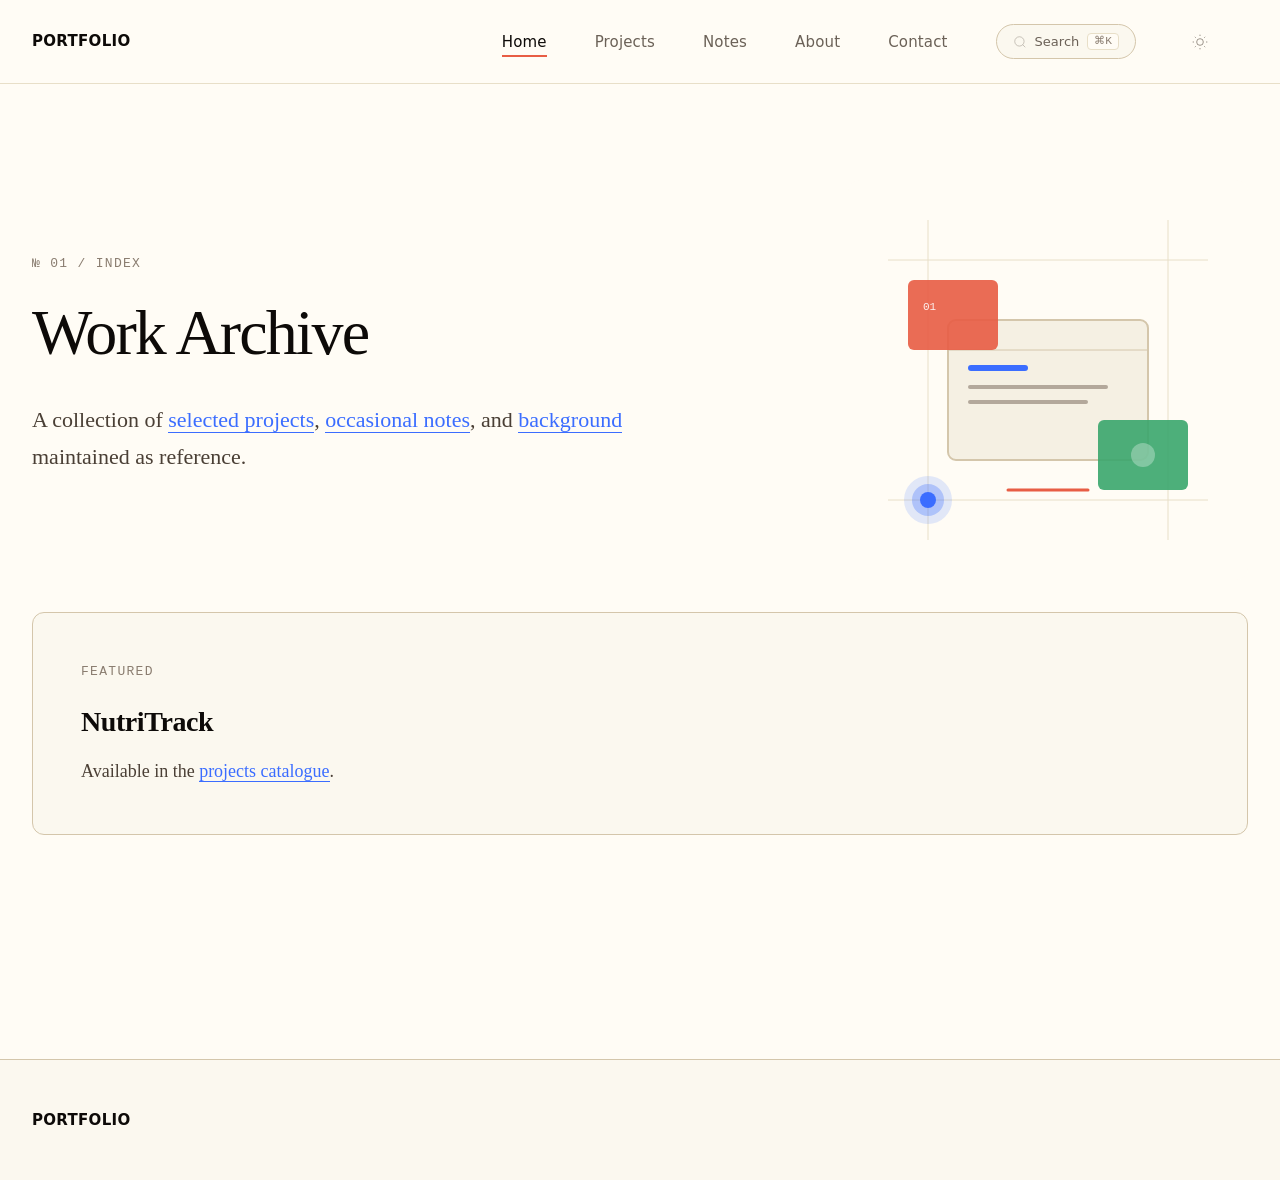
==== commit 1b2352cc: "Publish reviewed portfolio v2 redesign Publish the reviewed multi-page v2 implementation with respon" ====
--- a/index.html
+++ b/index.html
@@ -23,6 +23,31 @@
                 <li><a href="notes.html">Notes</a></li>
                 <li><a href="about.html">About</a></li>
                 <li><a href="contact.html">Contact</a></li>
+                <li>
+                    <button type="button" class="nav-search-btn" id="open-cmd" aria-label="Open command palette">
+                        <svg class="nav-search-icon" fill="none" stroke="currentColor" viewBox="0 0 24 24" aria-hidden="true">
+                            <circle cx="11" cy="11" r="8"></circle>
+                            <path d="m21 21-4.35-4.35"></path>
+                        </svg>
+                        <span>Search</span>
+                        <kbd class="nav-search-kbd">⌘K</kbd>
+                    </button>
+                </li>
+                <li>
+                    <button type="button" class="nav-theme-btn" id="theme-toggle" aria-label="Toggle theme">
+                        <svg class="nav-theme-icon" width="16" height="16" fill="none" stroke="currentColor" viewBox="0 0 24 24" aria-hidden="true">
+                            <circle cx="12" cy="12" r="5"></circle>
+                            <line x1="12" y1="1" x2="12" y2="3"></line>
+                            <line x1="12" y1="21" x2="12" y2="23"></line>
+                            <line x1="4.22" y1="4.22" x2="5.64" y2="5.64"></line>
+                            <line x1="18.36" y1="18.36" x2="19.78" y2="19.78"></line>
+                            <line x1="1" y1="12" x2="3" y2="12"></line>
+                            <line x1="21" y1="12" x2="23" y2="12"></line>
+                            <line x1="4.22" y1="19.78" x2="5.64" y2="18.36"></line>
+                            <line x1="18.36" y1="5.64" x2="19.78" y2="4.22"></line>
+                        </svg>
+                    </button>
+                </li>
             </ul>
         </div>
     </nav>
@@ -30,9 +55,62 @@
     <main>
         <section class="hero">
             <div class="hero-container">
-                <div class="hero-folio">№ 01 / INDEX</div>
-                <h1 class="hero-title">Archive</h1>
-                <p class="hero-lead">Selected projects and occasional notes.</p>
+                <div class="hero-content">
+                    <div class="hero-folio">№ 01 / INDEX</div>
+                    <h1 class="hero-title">Work Archive</h1>
+                    <p class="hero-lead">A collection of <a href="projects.html" class="hero-link">selected projects</a>, <a href="notes.html" class="hero-link">occasional notes</a>, and <a href="about.html" class="hero-link">background</a> maintained as reference.</p>
+                </div>
+                <div class="hero-visual">
+                    <a href="projects.html" class="hero-visual-link" aria-label="View projects">
+                        <svg class="visual-artwork" viewBox="0 0 400 400" fill="none" xmlns="http://www.w3.org/2000/svg">
+                            <rect width="400" height="400" fill="#FFFCF5"/>
+
+                            <!-- Background grid lines -->
+                            <line x1="40" y1="80" x2="360" y2="80" stroke="#E8DFC8" stroke-width="1"/>
+                            <line x1="40" y1="320" x2="360" y2="320" stroke="#E8DFC8" stroke-width="1"/>
+                            <line x1="80" y1="40" x2="80" y2="360" stroke="#E8DFC8" stroke-width="1"/>
+                            <line x1="320" y1="40" x2="320" y2="360" stroke="#E8DFC8" stroke-width="1"/>
+
+                            <!-- Main card stack -->
+                            <g class="visual-shape">
+                                <rect x="100" y="140" width="200" height="140" rx="8" fill="#F5F0E3" stroke="#D4C6AB" stroke-width="2"/>
+                                <line x1="100" y1="170" x2="300" y2="170" stroke="#D4C6AB" stroke-width="1"/>
+                                <rect x="120" y="185" width="60" height="6" rx="3" fill="#3B6DFF"/>
+                                <rect x="120" y="205" width="140" height="4" rx="2" fill="#B3A89B"/>
+                                <rect x="120" y="220" width="120" height="4" rx="2" fill="#B3A89B"/>
+                            </g>
+
+                            <!-- Floating accent cards -->
+                            <g class="visual-shape">
+                                <rect x="60" y="100" width="90" height="70" rx="6" fill="#E85D44" opacity="0.9"/>
+                                <text x="75" y="130" font-family="monospace" font-size="11" fill="white" opacity="0.9">01</text>
+                            </g>
+
+                            <g class="visual-shape">
+                                <rect x="250" y="240" width="90" height="70" rx="6" fill="#3AA76D" opacity="0.9"/>
+                                <circle cx="295" cy="275" r="12" fill="white" opacity="0.3"/>
+                            </g>
+
+                            <!-- Corner index mark -->
+                            <g class="visual-shape">
+                                <circle cx="80" cy="320" r="24" fill="#3B6DFF" opacity="0.15"/>
+                                <circle cx="80" cy="320" r="16" fill="#3B6DFF" opacity="0.3"/>
+                                <circle cx="80" cy="320" r="8" fill="#3B6DFF"/>
+                            </g>
+
+                            <!-- Decorative rule -->
+                            <line class="visual-shape" x1="160" y1="310" x2="240" y2="310" stroke="#E85D44" stroke-width="3" stroke-linecap="round"/>
+                        </svg>
+                    </a>
+                </div>
+            </div>
+        </section>
+
+        <section class="featured-section">
+            <div class="featured-container">
+                <div class="featured-label">Featured</div>
+                <h2 class="featured-title">NutriTrack</h2>
+                <p class="featured-desc">Available in the <a href="projects.html" class="featured-link">projects catalogue</a>.</p>
             </div>
         </section>
     </main>
@@ -43,6 +121,23 @@
         </div>
     </footer>
 
+    <div class="cmd-overlay" id="cmd-overlay" role="dialog" aria-modal="true" aria-labelledby="cmd-title">
+        <div class="cmd-palette">
+            <div class="cmd-header">
+                <svg class="cmd-search-icon" fill="none" stroke="currentColor" viewBox="0 0 24 24" aria-hidden="true">
+                    <circle cx="11" cy="11" r="8"></circle>
+                    <path d="m21 21-4.35-4.35"></path>
+                </svg>
+                <label for="cmd-input" id="cmd-title" class="sr-only">Command palette</label>
+                <input type="text" class="cmd-input" id="cmd-input" placeholder="Search pages and actions..." autocomplete="off">
+                <button type="button" class="cmd-close" id="cmd-close" aria-label="Close">ESC</button>
+            </div>
+            <div class="cmd-results" id="cmd-results" role="listbox"></div>
+        </div>
+    </div>
+
+    <div class="sr-only" role="status" aria-live="polite" aria-atomic="true" id="clipboard-status"></div>
+
     <script src="app.js"></script>
 </body>
 </html>
--- a/styles.css
+++ b/styles.css
@@ -6,19 +6,33 @@
 }
 
 :root {
-    /* Editorial Palette - warm paper & ink */
-    --paper-base: #FFFCF5;
-    --paper-tint: #FBF8EF;
-    --paper-shadow: #F5F0E3;
-    --ink-black: #1A1410;
-    --ink-charcoal: #3A342D;
-    --ink-soft: #6B6157;
-    --ink-muted: #7A6E61;
-    --vermilion: #C73E1D;
-    --vermilion-dim: #E07856;
-    --vermilion-pale: #FAE5DF;
-    --rule-subtle: #E3D9C6;
-    --rule-visible: #CFC1A8;
+    /* Light theme - warm paper & ink */
+    --surface-0: #FFFCF5;
+    --surface-1: #FBF8EF;
+    --surface-2: #F5F0E3;
+    --surface-3: #EFE8D6;
+    --surface-raised: #FFFFFF;
+
+    --ink-900: #0D0A08;
+    --ink-800: #1A1410;
+    --ink-700: #2D2620;
+    --ink-600: #4A3F35;
+    --ink-500: #6B6157;
+    --ink-400: #8A7D70;
+    --ink-300: #B3A89B;
+
+    --accent-cobalt: #3B6DFF;
+    --accent-cobalt-dim: #5B85FF;
+    --accent-coral: #E85D44;
+    --accent-coral-dim: #F08070;
+    --accent-leaf: #3AA76D;
+    --accent-leaf-dim: #5BC089;
+
+    --rule-subtle: #E8DFC8;
+    --rule-visible: #D4C6AB;
+    --shadow-sm: 0 1px 2px rgba(13, 10, 8, 0.05);
+    --shadow-md: 0 2px 8px rgba(13, 10, 8, 0.08);
+    --shadow-lg: 0 4px 16px rgba(13, 10, 8, 0.12);
 
     /* Typography */
     --font-serif: ui-serif, Georgia, Cambria, 'Times New Roman', Times, serif;
@@ -50,12 +64,43 @@
     --container-max: 1280px;
     --container-prose: 720px;
     --container-narrow: 640px;
-    --radius-sm: 2px;
-    --radius-md: 3px;
+    --radius-sm: 4px;
+    --radius-md: 8px;
+    --radius-lg: 12px;
+    --radius-full: 999px;
 
     /* Animation */
     --transition-fast: 120ms cubic-bezier(0.2, 0, 0.38, 0.9);
     --transition-base: 200ms cubic-bezier(0.2, 0, 0.38, 0.9);
+}
+
+[data-theme="dark"] {
+    --surface-0: #05070C;
+    --surface-1: #0A0D12;
+    --surface-2: #0F131C;
+    --surface-3: #161D2B;
+    --surface-raised: #1E2636;
+
+    --ink-900: #F8F6F3;
+    --ink-800: #E8E4DF;
+    --ink-700: #D0C9C0;
+    --ink-600: #B3A89B;
+    --ink-500: #8A7D70;
+    --ink-400: #6B6157;
+    --ink-300: #4A3F35;
+
+    --accent-cobalt: #5B85FF;
+    --accent-cobalt-dim: #3B6DFF;
+    --accent-coral: #F08070;
+    --accent-coral-dim: #E85D44;
+    --accent-leaf: #5BC089;
+    --accent-leaf-dim: #3AA76D;
+
+    --rule-subtle: #1A2230;
+    --rule-visible: #2A3548;
+    --shadow-sm: 0 1px 2px rgba(0, 0, 0, 0.3);
+    --shadow-md: 0 2px 8px rgba(0, 0, 0, 0.4);
+    --shadow-lg: 0 4px 16px rgba(0, 0, 0, 0.5);
 }
 
 @media (prefers-reduced-motion: reduce) {
@@ -79,20 +124,22 @@
 body {
     font-family: var(--font-serif);
     font-size: var(--text-base);
-    background: var(--paper-base);
-    color: var(--ink-black);
+    background: var(--surface-0);
+    color: var(--ink-900);
     line-height: 1.65;
     -webkit-font-smoothing: antialiased;
     -moz-osx-font-smoothing: grayscale;
+    transition: background-color var(--transition-base), color var(--transition-base);
 }
 
 /* ===== NAVIGATION ===== */
 .nav {
     position: sticky;
     top: 0;
-    background: var(--paper-base);
+    background: var(--surface-0);
     border-bottom: 1px solid var(--rule-subtle);
     z-index: 100;
+    transition: background-color var(--transition-base), border-color var(--transition-base);
 }
 
 .nav-container {
@@ -109,10 +156,15 @@
     font-family: var(--font-sans);
     font-size: var(--text-sm);
     font-weight: 600;
-    color: var(--ink-black);
+    color: var(--ink-900);
     text-decoration: none;
     letter-spacing: 0.02em;
     text-transform: uppercase;
+    transition: color var(--transition-fast);
+}
+
+.nav-logo:hover {
+    color: var(--accent-cobalt);
 }
 
 .nav-toggle {
@@ -129,7 +181,7 @@
 .nav-toggle-line {
     width: 22px;
     height: 1px;
-    background: var(--ink-black);
+    background: var(--ink-900);
     transition: var(--transition-base);
 }
 
@@ -138,11 +190,12 @@
     gap: var(--space-2xl);
     list-style: none;
     justify-self: end;
+    align-items: center;
 }
 
 .nav-links a {
     font-family: var(--font-sans);
-    color: var(--ink-soft);
+    color: var(--ink-500);
     text-decoration: none;
     font-size: var(--text-sm);
     font-weight: 500;
@@ -152,11 +205,11 @@
 }
 
 .nav-links a:hover {
-    color: var(--vermilion);
+    color: var(--accent-cobalt);
 }
 
 .nav-links a[aria-current="page"] {
-    color: var(--ink-black);
+    color: var(--ink-900);
 }
 
 .nav-links a[aria-current="page"]::after {
@@ -166,12 +219,83 @@
     left: 0;
     right: 0;
     height: 2px;
-    background: var(--vermilion);
+    background: var(--accent-coral);
 }
 
 .nav-links a:focus-visible {
-    outline: 2px solid var(--vermilion);
+    outline: 2px solid var(--accent-cobalt);
     outline-offset: 4px;
+}
+
+.nav-search-btn {
+    font-family: var(--font-sans);
+    font-size: var(--text-xs);
+    padding: var(--space-xs) var(--space-md);
+    background: var(--surface-1);
+    border: 1px solid var(--rule-visible);
+    border-radius: var(--radius-full);
+    color: var(--ink-500);
+    cursor: pointer;
+    display: flex;
+    align-items: center;
+    gap: var(--space-xs);
+    transition: all var(--transition-fast);
+    font-weight: 500;
+}
+
+.nav-search-btn:hover {
+    background: var(--surface-2);
+    border-color: var(--ink-400);
+    color: var(--ink-700);
+}
+
+.nav-search-btn:focus-visible {
+    outline: 2px solid var(--accent-cobalt);
+    outline-offset: 2px;
+}
+
+.nav-search-icon {
+    width: 14px;
+    height: 14px;
+    opacity: 0.6;
+}
+
+.nav-search-kbd {
+    font-family: var(--font-mono);
+    font-size: 0.7rem;
+    padding: 0.125rem 0.375rem;
+    background: var(--surface-0);
+    border: 1px solid var(--rule-subtle);
+    border-radius: var(--radius-sm);
+    color: var(--ink-400);
+    line-height: 1;
+}
+
+.nav-theme-btn {
+    background: none;
+    border: none;
+    cursor: pointer;
+    padding: var(--space-xs);
+    color: var(--ink-500);
+    display: flex;
+    align-items: center;
+    justify-content: center;
+    transition: color var(--transition-fast);
+    border-radius: var(--radius-sm);
+}
+
+.nav-theme-btn:hover {
+    color: var(--accent-cobalt);
+}
+
+.nav-theme-btn:focus-visible {
+    outline: 2px solid var(--accent-cobalt);
+    outline-offset: 2px;
+}
+
+.nav-theme-icon {
+    width: 16px;
+    height: 16px;
 }
 
 @media (max-width: 768px) {
@@ -204,6 +328,10 @@
         transition: max-height var(--transition-base), visibility 0s linear 0s;
     }
 
+    .nav-links li {
+        width: 100%;
+    }
+
     .nav-links a {
         display: block;
         padding: var(--space-sm) 0;
@@ -212,48 +340,194 @@
     .nav-links a[aria-current="page"]::after {
         bottom: 0;
     }
+
+    .nav-search-btn {
+        width: 100%;
+        justify-content: center;
+        margin-top: var(--space-sm);
+    }
+
+    .nav-search-kbd {
+        display: none;
+    }
 }
 
 /* ===== HERO SECTION ===== */
 .hero {
-    padding: var(--space-5xl) var(--space-xl);
-    min-height: 70vh;
+    padding: var(--space-4xl) var(--space-xl) var(--space-5xl);
+}
+
+.hero-container {
+    max-width: var(--container-max);
+    margin: 0 auto;
     display: grid;
+    grid-template-columns: 1fr 400px;
+    gap: var(--space-4xl);
     align-items: center;
 }
 
-.hero-container {
-    max-width: var(--container-narrow);
+.hero-content {
+    max-width: 600px;
 }
 
 .hero-folio {
     font-family: var(--font-mono);
     font-size: var(--text-xs);
-    color: var(--ink-muted);
+    color: var(--ink-400);
     letter-spacing: 0.1em;
-    margin-bottom: var(--space-2xl);
+    margin-bottom: var(--space-lg);
+    text-transform: uppercase;
 }
 
 .hero-title {
-    font-size: clamp(4rem, 8vw, 8rem);
+    font-size: var(--text-3xl);
     font-weight: 400;
-    line-height: 0.95;
-    letter-spacing: -0.04em;
-    margin-bottom: var(--space-2xl);
-    color: var(--ink-black);
+    line-height: 1.1;
+    letter-spacing: -0.03em;
+    margin-bottom: var(--space-xl);
+    color: var(--ink-900);
 }
 
 .hero-lead {
     font-size: var(--text-lg);
-    line-height: 1.6;
-    color: var(--ink-soft);
-    max-width: 28em;
+    line-height: 1.7;
+    color: var(--ink-600);
+    margin-bottom: var(--space-xl);
+}
+
+.hero-link {
+    color: var(--accent-cobalt);
+    text-decoration: none;
+    font-weight: 500;
+    border-bottom: 1px solid currentColor;
+    transition: color var(--transition-fast);
+}
+
+.hero-link:hover {
+    color: var(--accent-coral);
+}
+
+.hero-link:focus-visible {
+    outline: 2px solid var(--accent-cobalt);
+    outline-offset: 3px;
+    border-bottom-color: transparent;
+}
+
+.hero-visual {
+    width: 100%;
+    height: 400px;
+    position: relative;
+}
+
+.hero-visual-link {
+    display: block;
+    width: 100%;
+    height: 100%;
+    text-decoration: none;
+    border-radius: var(--radius-lg);
+    overflow: hidden;
+    transition: transform var(--transition-base);
+}
+
+.hero-visual-link:hover {
+    transform: translateY(-4px);
+}
+
+.hero-visual-link:focus-visible {
+    outline: 3px solid var(--accent-cobalt);
+    outline-offset: 4px;
+}
+
+@media (max-width: 968px) {
+    .hero-container {
+        grid-template-columns: 1fr;
+        gap: var(--space-3xl);
+    }
+
+    .hero-content {
+        order: 0;
+    }
+
+    .hero-visual {
+        height: 320px;
+        order: 1;
+    }
 }
 
 @media (max-width: 640px) {
     .hero {
-        padding: var(--space-4xl) var(--space-lg);
-        min-height: 60vh;
+        padding: var(--space-3xl) var(--space-lg) var(--space-4xl);
+    }
+
+    .hero-visual {
+        height: 280px;
+    }
+}
+
+/* ===== FEATURED SECTION ===== */
+.featured-section {
+    padding: 0 var(--space-xl) var(--space-4xl);
+    margin-top: calc(var(--space-4xl) * -1);
+}
+
+.featured-container {
+    max-width: var(--container-max);
+    margin: 0 auto;
+    padding: var(--space-2xl);
+    background: var(--surface-1);
+    border: 1px solid var(--rule-visible);
+    border-radius: var(--radius-lg);
+}
+
+.featured-label {
+    font-family: var(--font-mono);
+    font-size: var(--text-xs);
+    color: var(--ink-400);
+    letter-spacing: 0.1em;
+    margin-bottom: var(--space-md);
+    text-transform: uppercase;
+}
+
+.featured-title {
+    font-size: var(--text-xl);
+    font-weight: 600;
+    letter-spacing: -0.015em;
+    margin-bottom: var(--space-sm);
+    color: var(--ink-900);
+}
+
+.featured-desc {
+    font-size: var(--text-base);
+    color: var(--ink-600);
+    line-height: 1.6;
+}
+
+.featured-link {
+    color: var(--accent-cobalt);
+    text-decoration: none;
+    font-weight: 500;
+    border-bottom: 1px solid currentColor;
+    transition: color var(--transition-fast);
+}
+
+.featured-link:hover {
+    color: var(--accent-coral);
+}
+
+.featured-link:focus-visible {
+    outline: 2px solid var(--accent-cobalt);
+    outline-offset: 3px;
+    border-bottom-color: transparent;
+}
+
+@media (max-width: 640px) {
+    .featured-section {
+        padding: 0 var(--space-lg) var(--space-3xl);
+        margin-top: calc(var(--space-3xl) * -1);
+    }
+
+    .featured-container {
+        padding: var(--space-lg);
     }
 }
 
@@ -279,9 +553,10 @@
 .section-folio {
     font-family: var(--font-mono);
     font-size: var(--text-xs);
-    color: var(--ink-muted);
+    color: var(--ink-400);
     letter-spacing: 0.1em;
     margin-bottom: var(--space-md);
+    text-transform: uppercase;
 }
 
 .section-title {
@@ -289,38 +564,41 @@
     font-weight: 600;
     letter-spacing: -0.02em;
     margin-bottom: var(--space-md);
-    color: var(--ink-black);
+    color: var(--ink-900);
 }
 
 .section-lead {
     font-size: var(--text-lg);
     line-height: 1.6;
-    color: var(--ink-charcoal);
+    color: var(--ink-600);
 }
 
 /* ===== PROJECTS ===== */
 .projects-catalogue {
     max-width: var(--container-prose);
     margin: 0 auto;
-    border-top: 2px solid var(--ink-black);
 }
 
 .catalogue-entry {
     display: grid;
-    grid-template-columns: 80px 1fr;
-    gap: var(--space-xl);
+    grid-template-columns: 80px 1fr auto;
+    gap: var(--space-lg);
     padding: var(--space-2xl) 0;
     border-bottom: 1px solid var(--rule-visible);
     align-items: start;
 }
 
+.catalogue-entry:first-child {
+    border-top: 2px solid var(--ink-900);
+}
+
 .entry-number {
     font-family: var(--font-mono);
-    font-size: var(--text-2xl);
-    font-weight: 400;
-    color: var(--vermilion);
+    font-size: var(--text-xl);
+    font-weight: 500;
+    color: var(--accent-coral);
     line-height: 1;
-    padding-top: 0.125em;
+    padding-top: 0.25em;
 }
 
 .entry-body {
@@ -332,23 +610,90 @@
     font-weight: 600;
     letter-spacing: -0.015em;
     margin-bottom: var(--space-sm);
-    color: var(--ink-black);
+    color: var(--ink-900);
 }
 
 .entry-description {
-    color: var(--ink-soft);
+    color: var(--ink-600);
     line-height: 1.65;
+    margin-bottom: var(--space-md);
+}
+
+.entry-details {
+    margin-top: var(--space-md);
+    padding: var(--space-lg);
+    background: var(--surface-1);
+    border: 1px solid var(--rule-subtle);
+    border-radius: var(--radius-md);
+    display: none;
+}
+
+.entry-details.is-open {
+    display: block;
+}
+
+.entry-details-text {
+    font-size: var(--text-sm);
+    color: var(--ink-500);
+    font-style: italic;
+}
+
+.entry-actions {
+    display: flex;
+    flex-direction: column;
+    gap: var(--space-xs);
+    padding-top: 0.25em;
+}
+
+.entry-btn {
+    font-family: var(--font-sans);
+    font-size: var(--text-xs);
+    font-weight: 500;
+    padding: var(--space-xs) var(--space-md);
+    background: var(--surface-1);
+    border: 1px solid var(--rule-visible);
+    border-radius: var(--radius-full);
+    color: var(--ink-700);
+    cursor: pointer;
+    transition: all var(--transition-fast);
+    white-space: nowrap;
+}
+
+.entry-btn:hover {
+    background: var(--surface-2);
+    border-color: var(--ink-500);
+    color: var(--ink-900);
+}
+
+.entry-btn:focus-visible {
+    outline: 2px solid var(--accent-cobalt);
+    outline-offset: 2px;
+}
+
+.entry-btn:active {
+    transform: scale(0.98);
+}
+
+.entry-btn.is-success {
+    background: var(--accent-leaf);
+    border-color: var(--accent-leaf);
+    color: white;
 }
 
 @media (max-width: 640px) {
     .catalogue-entry {
-        grid-template-columns: 60px 1fr;
+        grid-template-columns: 1fr;
         gap: var(--space-md);
         padding: var(--space-xl) 0;
     }
 
     .entry-number {
-        font-size: var(--text-xl);
+        font-size: var(--text-lg);
+    }
+
+    .entry-actions {
+        flex-direction: row;
+        flex-wrap: wrap;
     }
 }
 
@@ -374,7 +719,7 @@
 .note-date {
     font-family: var(--font-mono);
     font-size: var(--text-xs);
-    color: var(--ink-muted);
+    color: var(--ink-400);
     letter-spacing: 0.05em;
 }
 
@@ -383,11 +728,11 @@
     font-weight: 600;
     letter-spacing: -0.015em;
     margin-top: var(--space-xs);
-    color: var(--ink-black);
+    color: var(--ink-900);
 }
 
 .note-excerpt {
-    color: var(--ink-soft);
+    color: var(--ink-600);
     line-height: 1.7;
 }
 
@@ -396,9 +741,10 @@
     margin: 0 auto;
     padding: var(--space-3xl) var(--space-xl);
     text-align: center;
-    color: var(--ink-muted);
+    color: var(--ink-500);
     border: 1px solid var(--rule-subtle);
-    background: var(--paper-tint);
+    background: var(--surface-1);
+    border-radius: var(--radius-md);
 }
 
 /* ===== ABOUT ===== */
@@ -413,9 +759,10 @@
 }
 
 .about-card {
-    background: var(--paper-tint);
+    background: var(--surface-1);
     border: 1px solid var(--rule-visible);
     padding: var(--space-xl);
+    border-radius: var(--radius-md);
 }
 
 .about-card-title {
@@ -425,7 +772,7 @@
     text-transform: uppercase;
     letter-spacing: 0.08em;
     margin-bottom: var(--space-lg);
-    color: var(--ink-black);
+    color: var(--ink-900);
 }
 
 .profile-list {
@@ -442,19 +789,19 @@
 .profile-item dt {
     font-family: var(--font-sans);
     font-size: var(--text-sm);
-    color: var(--ink-muted);
+    color: var(--ink-500);
     font-weight: 500;
 }
 
 .profile-item dd {
     font-family: var(--font-mono);
     font-size: var(--text-sm);
-    color: var(--ink-black);
+    color: var(--ink-900);
 }
 
 .profile-item dd:empty::before {
     content: '—';
-    color: var(--ink-muted);
+    color: var(--ink-400);
 }
 
 @media (max-width: 640px) {
@@ -476,10 +823,11 @@
 }
 
 .contact-card {
-    background: var(--paper-tint);
+    background: var(--surface-1);
     border: 1px solid var(--rule-visible);
     padding: var(--space-xl);
     margin-bottom: var(--space-lg);
+    border-radius: var(--radius-md);
 }
 
 .contact-card:last-child {
@@ -493,27 +841,28 @@
     text-transform: uppercase;
     letter-spacing: 0.08em;
     margin-bottom: var(--space-md);
-    color: var(--ink-black);
+    color: var(--ink-900);
 }
 
 .contact-card-value {
     font-family: var(--font-mono);
     font-size: var(--text-base);
-    color: var(--ink-soft);
+    color: var(--ink-700);
 }
 
 .contact-card-value:empty::before {
     content: 'Not published';
-    color: var(--ink-muted);
+    color: var(--ink-400);
     font-style: italic;
 }
 
 /* ===== FOOTER ===== */
 .footer {
-    background: var(--paper-tint);
+    background: var(--surface-1);
     border-top: 1px solid var(--rule-visible);
     padding: var(--space-2xl) var(--space-xl);
     margin-top: var(--space-5xl);
+    transition: background-color var(--transition-base), border-color var(--transition-base);
 }
 
 .footer-container {
@@ -531,13 +880,13 @@
     font-weight: 600;
     text-transform: uppercase;
     letter-spacing: 0.02em;
-    color: var(--ink-black);
+    color: var(--ink-900);
 }
 
 .footer-meta {
     font-family: var(--font-mono);
     font-size: var(--text-xs);
-    color: var(--ink-muted);
+    color: var(--ink-400);
 }
 
 @media (max-width: 640px) {
@@ -548,9 +897,192 @@
     }
 }
 
+/* ===== COMMAND PALETTE ===== */
+.cmd-overlay {
+    position: fixed;
+    inset: 0;
+    background: rgba(13, 10, 8, 0.6);
+    backdrop-filter: blur(4px);
+    z-index: 1000;
+    display: none;
+    align-items: flex-start;
+    justify-content: center;
+    padding: 15vh var(--space-lg) var(--space-xl);
+    animation: fadeIn var(--transition-base);
+}
+
+.cmd-overlay.is-open {
+    display: flex;
+}
+
+@keyframes fadeIn {
+    from {
+        opacity: 0;
+    }
+    to {
+        opacity: 1;
+    }
+}
+
+.cmd-palette {
+    width: 100%;
+    max-width: 600px;
+    background: var(--surface-raised);
+    border: 1px solid var(--rule-visible);
+    border-radius: var(--radius-lg);
+    box-shadow: var(--shadow-lg);
+    overflow: hidden;
+    animation: slideUp var(--transition-base);
+}
+
+@keyframes slideUp {
+    from {
+        opacity: 0;
+        transform: translateY(20px);
+    }
+    to {
+        opacity: 1;
+        transform: translateY(0);
+    }
+}
+
+.cmd-header {
+    padding: var(--space-lg);
+    border-bottom: 1px solid var(--rule-subtle);
+    display: flex;
+    align-items: center;
+    gap: var(--space-md);
+}
+
+.cmd-search-icon {
+    width: 18px;
+    height: 18px;
+    color: var(--ink-400);
+    flex-shrink: 0;
+}
+
+.cmd-input {
+    flex: 1;
+    font-family: var(--font-sans);
+    font-size: var(--text-base);
+    color: var(--ink-900);
+    background: transparent;
+    border: none;
+    outline: none;
+}
+
+.cmd-input::placeholder {
+    color: var(--ink-400);
+}
+
+.cmd-close {
+    font-family: var(--font-mono);
+    font-size: var(--text-xs);
+    padding: var(--space-2xs) var(--space-xs);
+    background: var(--surface-1);
+    border: 1px solid var(--rule-subtle);
+    border-radius: var(--radius-sm);
+    color: var(--ink-400);
+    cursor: pointer;
+    transition: all var(--transition-fast);
+}
+
+.cmd-close:hover {
+    background: var(--surface-2);
+    color: var(--ink-600);
+}
+
+.cmd-results {
+    max-height: min(72vh, 700px);
+    overflow-y: auto;
+}
+
+.cmd-section {
+    padding: var(--space-sm) 0;
+}
+
+.cmd-section-title {
+    font-family: var(--font-sans);
+    font-size: var(--text-xs);
+    font-weight: 600;
+    text-transform: uppercase;
+    letter-spacing: 0.08em;
+    color: var(--ink-400);
+    padding: var(--space-sm) var(--space-lg);
+}
+
+.cmd-item {
+    display: grid;
+    grid-template-columns: auto 1fr auto;
+    gap: var(--space-md);
+    align-items: center;
+    padding: var(--space-md) var(--space-lg);
+    cursor: pointer;
+    transition: background-color var(--transition-fast);
+    text-decoration: none;
+    color: inherit;
+}
+
+.cmd-item:hover,
+.cmd-item.is-selected {
+    background: var(--surface-1);
+}
+
+.cmd-item-icon {
+    width: 16px;
+    height: 16px;
+    color: var(--ink-500);
+}
+
+.cmd-item-content {
+    min-width: 0;
+}
+
+.cmd-item-title {
+    font-family: var(--font-sans);
+    font-size: var(--text-sm);
+    font-weight: 500;
+    color: var(--ink-900);
+    margin-bottom: 0.125rem;
+}
+
+.cmd-item-desc {
+    font-family: var(--font-sans);
+    font-size: var(--text-xs);
+    color: var(--ink-500);
+}
+
+.cmd-item-kbd {
+    font-family: var(--font-mono);
+    font-size: 0.7rem;
+    padding: 0.125rem 0.375rem;
+    background: var(--surface-1);
+    border: 1px solid var(--rule-subtle);
+    border-radius: var(--radius-sm);
+    color: var(--ink-400);
+    line-height: 1;
+}
+
+.cmd-item.is-selected .cmd-item-kbd {
+    background: var(--surface-2);
+}
+
+.cmd-empty {
+    padding: var(--space-3xl) var(--space-lg);
+    text-align: center;
+    color: var(--ink-400);
+    font-size: var(--text-sm);
+}
+
+@media (max-width: 640px) {
+    .cmd-overlay {
+        padding: 10vh var(--space-md) var(--space-lg);
+    }
+}
+
 /* ===== FOCUS STYLES ===== */
 :focus-visible {
-    outline: 2px solid var(--vermilion);
+    outline: 2px solid var(--accent-cobalt);
     outline-offset: 3px;
 }
 
@@ -570,3 +1102,49 @@
     white-space: nowrap;
     border-width: 0;
 }
+
+/* ===== VISUAL ARTWORK ===== */
+.visual-artwork {
+    width: 100%;
+    height: 100%;
+    display: block;
+}
+
+.visual-shape {
+    transition: transform 0.6s cubic-bezier(0.34, 1.56, 0.64, 1);
+}
+
+.hero-visual-link:hover .visual-shape {
+    transform: scale(1.05);
+    transform-origin: center;
+}
+
+.visual-shape:nth-child(1) {
+    transition-delay: 0ms;
+}
+
+.visual-shape:nth-child(2) {
+    transition-delay: 40ms;
+}
+
+.visual-shape:nth-child(3) {
+    transition-delay: 80ms;
+}
+
+.visual-shape:nth-child(4) {
+    transition-delay: 120ms;
+}
+
+.visual-shape:nth-child(5) {
+    transition-delay: 160ms;
+}
+
+.visual-shape:nth-child(6) {
+    transition-delay: 200ms;
+}
+
+@media (prefers-reduced-motion: reduce) {
+    .visual-shape {
+        transition: none;
+    }
+}
